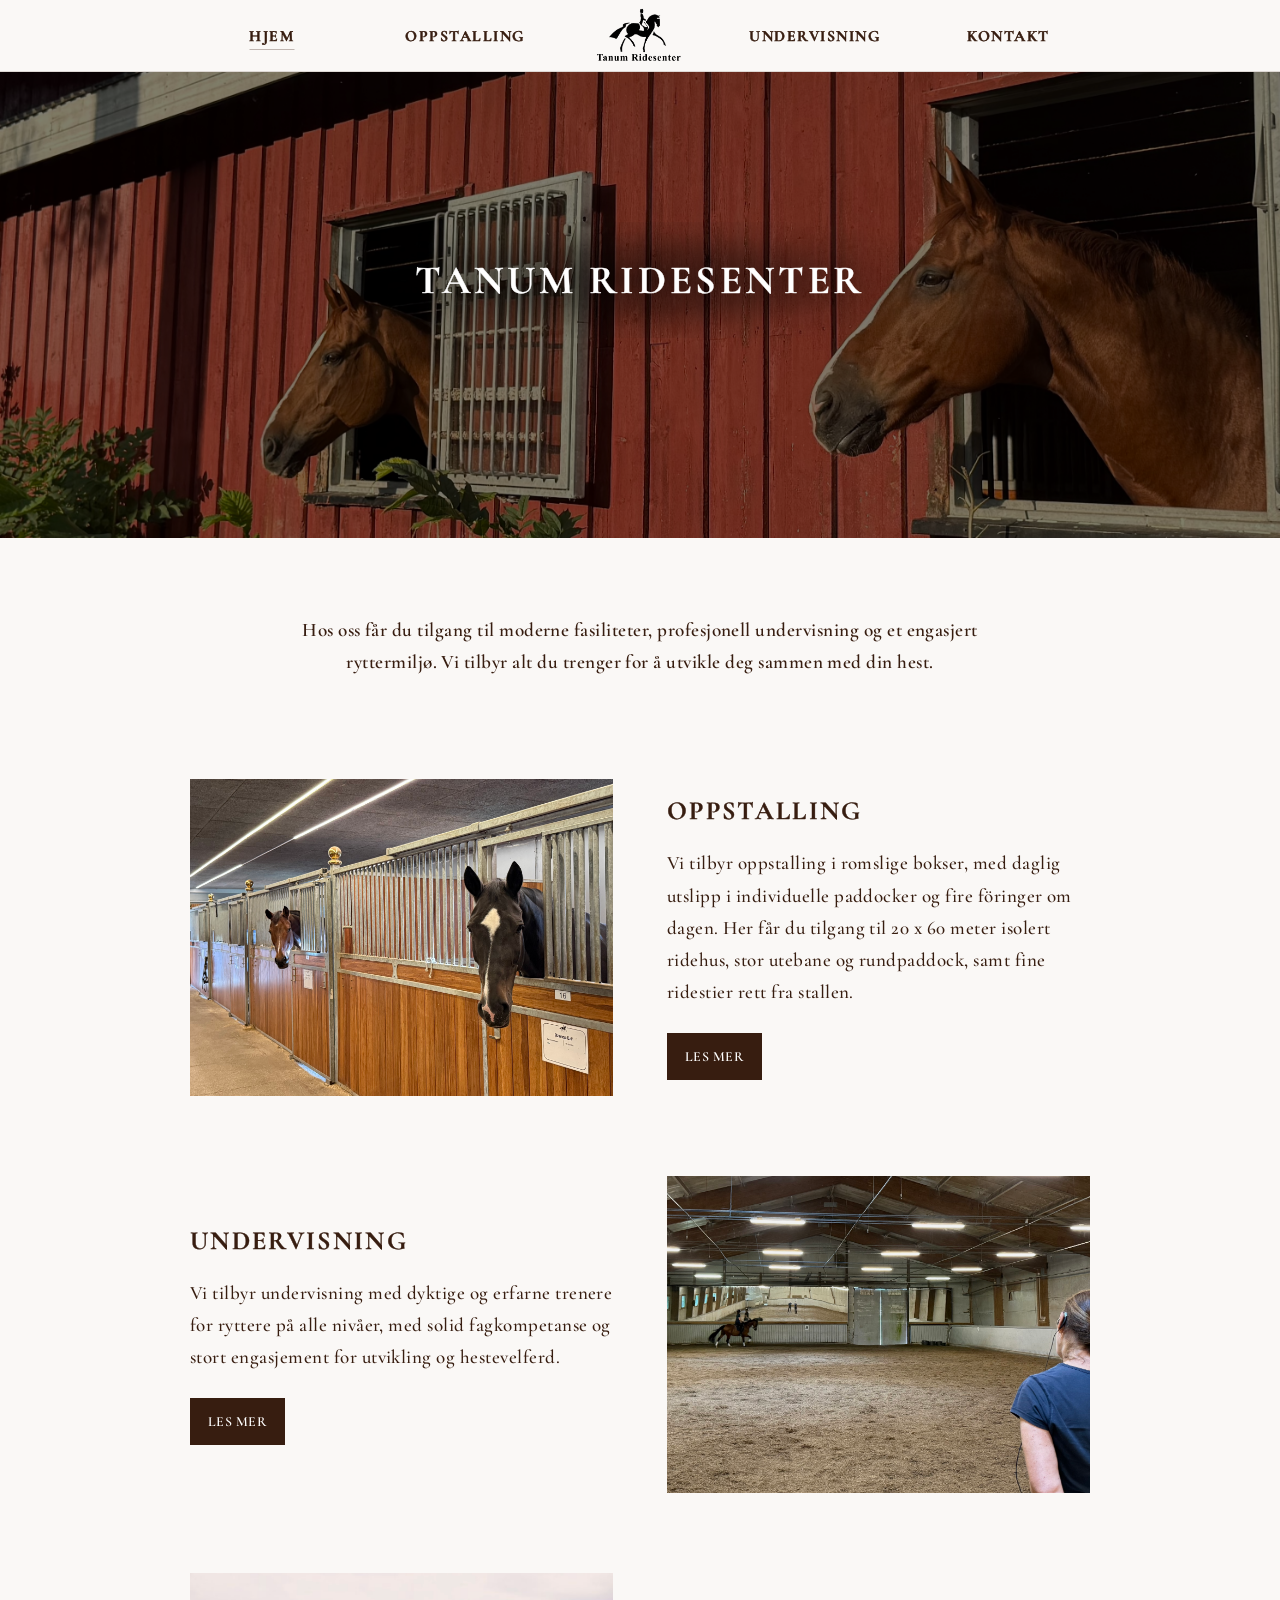
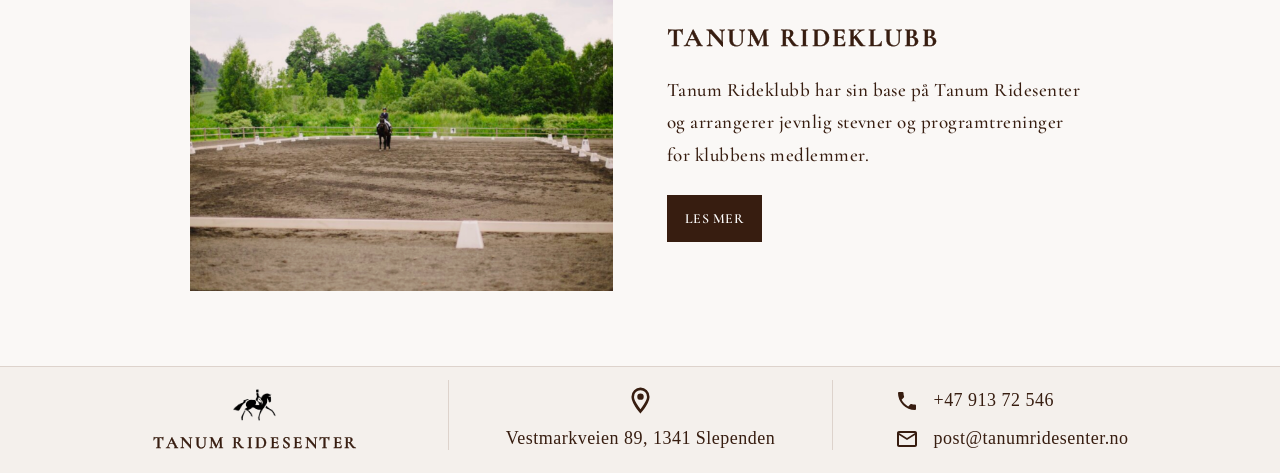
==== index.html @ 0f5dcf23 "fixed centered logo" ====
<!doctype html>
<html lang="no">
<head>
  <meta charset="UTF-8" />
  <meta name="viewport" content="width=device-width, initial-scale=1.0" />
  <title>Hjem | Tanum Ridesenter</title>
  <link rel="stylesheet" href="style.css" />
  <link rel="stylesheet" href="responsive.css" />
  
  <link rel="preconnect" href="https://fonts.googleapis.com">
  <link rel="preconnect" href="https://fonts.gstatic.com" crossorigin>
<link href="https://fonts.googleapis.com/css2?family=Cormorant+Garamond:wght@500;600;700&display=swap" rel="stylesheet">
<link
  rel="preload"
  as="image"
  href="pictures/utsidestall3.jpg"
  fetchpriority="high"
>


</head>

<body>
  <header class="site-header">
    <button class="menu-button" aria-label="Åpne meny" aria-expanded="false">☰</button>

    <a class="mobile-logo-link" href="index.html" aria-label="Til forsiden">
      <img src="pictures/logoR.png" alt="Tanum Ridesenter logo" />
    </a>

    <nav class="nav" aria-label="Hovedmeny">
      <a  href="index.html" class="active" aria-current="page">Hjem</a>
      <a  href="oppstalling.html">Oppstalling</a>
       <a class="logo-link" href="index.html" aria-hidden="true" tabindex="-1">
        <img src="pictures/logoR.png" alt="Tanum Ridesenter logo" />
      </a>
      <a  href="undervisning.html">Undervisning</a>
      <a  href="kontakt.html">Kontakt</a>
    </nav>
  </header>

  <main>
    <section class="hero" style="background-image:url('pictures/utsidestall3.jpg')">
      <div class="hero-content reveal-on-load">
        <h1>Tanum Ridesenter</h1>
      </div>
    </section>

    <section class="page-section">
      <p class="intro reveal-on-load">Hos oss får du tilgang til moderne fasiliteter, profesjonell undervisning og et engasjert ryttermiljø. Vi tilbyr alt du trenger for å utvikle deg sammen med din hest.</p>

      <article class="split home-feature">
        <img src="pictures/kurstallHest.jpg" alt="Utebane ved Tanum Ridesenter" loading="lazy" decoding="async" class="expandable-image">

        <div>
          <h2>Oppstalling</h2>
          <p>Vi tilbyr oppstalling i romslige bokser, med daglig utslipp i individuelle paddocker og fire föringer om dagen. Her får du tilgang til 20 x 60 meter isolert ridehus, stor utebane og rundpaddock, samt fine ridestier rett fra stallen.</p>
          <a class="btn" href="oppstalling.html">Les mer</a>
        </div>
      </article>

      <article class="split home-feature">
        <img src="pictures/undervisning.jpg" alt="Ridehus ved Tanum Ridesenter" loading="lazy" decoding="async" class="expandable-image">
        <div>
          <h2>Undervisning</h2>
          <p>Vi tilbyr undervisning med dyktige og erfarne trenere for ryttere på alle nivåer, med solid fagkompetanse og stort engasjement for utvikling og hestevelferd.</p>
          <a class="btn" href="undervisning.html">Les mer</a>
        </div>
      </article>

      <article class="split home-feature">
        <img src="pictures/utebane.png" alt="Rytter på utebanen" loading="lazy" decoding="async" class="expandable-image">

        <div>
          <h2>Tanum Rideklubb</h2>
          <p>Tanum Rideklubb har sin base på Tanum Ridesenter og arrangerer jevnlig stevner og programtreninger for klubbens medlemmer.</p>
          <a class="btn" href="https://tanumrideklubb.no/" target="_blank">Les mer</a>
        </div>
      </article>
    </section>
  </main>

  <div
  class="image-lightbox"
  id="imageLightbox"
  role="dialog"
  aria-modal="true"
  aria-label="Bildefremvisning"
>
  <button
    class="image-lightbox-close"
    type="button"
    aria-label="Lukk bildefremvisning"
  >
    &times;
  </button>

  <button
    class="image-lightbox-arrow image-lightbox-prev"
    type="button"
    aria-label="Forrige bilde"
  >
    &#10094;
  </button>

  <figure class="image-lightbox-content">
    <img class="image-lightbox-photo" src="" alt="">
    <figcaption class="image-lightbox-caption"></figcaption>
  </figure>

  <button
    class="image-lightbox-arrow image-lightbox-next"
    type="button"
    aria-label="Neste bilde"
  >
    &#10095;
  </button>
</div>

<footer class="site-footer">
  <div class="footer-inner">
    <!-- VENSTRE: TANUM RIDESENTER -->
    <div class="footer-column footer-brand">

      <img
        src="pictures/logo2.png"
        alt=""
        class="footer-horse">
      <h3>Tanum Ridesenter</h3>
    </div>

    <!-- MIDTEN: ADRESSE -->
    <div class="footer-column footer-address">
      <img
        src="pictures/location.svg"
        alt="location"
        class="footer-location-icon"
      >
      <p>
        Vestmarkveien 89,
        1341 Slependen
      </p>
    </div>


    <!-- HØYRE: KONTAKT -->
    <div class="footer-column footer-contact">

      <a href="tel:+4791372546">
        <img src="pictures/phone.svg" alt="phone">
        <span>+47 913 72 546</span>
      </a>

      <a href="mailto:post@tanumridesenter.no">
        <img src="pictures/email.svg" alt="email">
        <span>post@tanumridesenter.no</span>
      </a>
    </div>
  </div>
</footer>

  <script src="script.js"></script>
</body>
</html>
---- style.css ----
:root {
  --header-height: 4rem;
  /*--brown: #3d2d28;*/
  --brown: #371d10;
  --line: #ded8d4;
  --background: #faf8f6;
  --backgroundBox: #f4f0ec;
}


/* Alle faktiske lenker */
a {
  cursor: pointer;
}

/* Knapper */
button {
  cursor: pointer;
}

/* CTA-knapper */
.btn,
.trainer-cta-btn {
  cursor: pointer;
}

/* Bilder som åpner lightbox */
.expandable-image-trigger,
.carousel-image-trigger {
  cursor: pointer;
}

/* Karusellpiler + lightbox-kontroller */
.carousel-btn,
.lightbox-close,
.lightbox-arrow,
.image-lightbox-close,
.image-lightbox-arrow {
  cursor: pointer;
}
* { box-sizing: border-box; }
html { scroll-behavior: smooth; }

body {
  margin: 0;
  background: var(--background);
  color: var(--brown);
  font-family: "Cormorant Garamond", serif;
  font-weight: 700;
  letter-spacing: 0.03em;
}

img { max-width: 100%; display: block; }
html, body { width: 100%; min-height: 100%; overflow-x: hidden; }

.site-header,
main {
  width: 100%;
  margin: 0;
  background: var(--background);
}

.site-header {
  position: fixed;
  top: 0;
  left: 0;
  z-index: 100;
  width: 100%;
  height: 4.5rem;
  display: flex;
  align-items: center;

  border-bottom: 1px solid var(--line);
  background: var(--background);

  transition:
    transform .5s ease,
    background .35s ease,
    box-shadow .35s ease,
    border-color .35s ease;
}
.logo-link {
  display: flex;
  align-items: center;
  justify-content: center;
}

.logo-link img {
  width: 4rem;
  display: block;
}

.site-header.hide {
  transform: translateY(-100%);
}

.site-header.scrolled {
  -webkit-backdrop-filter: blur(12px);
  backdrop-filter: blur(12px);
  box-shadow: 0 8px 24px rgba(61, 45, 40, 0.08);
}

.nav {
  height: 100%;
  width: min(100%, 900px);
  margin: 0 auto;
  display: grid;
  column-gap: 30px;
  grid-template-columns: 1fr 1fr auto 1fr 1fr;
  align-items: center;
  text-transform: uppercase;
  font-size: 13px;
  letter-spacing: 1.5px;
}
.nav > a {
  justify-self: center;
  width: max-content;
  text-align: center;
}
.nav .logo-link {
  margin-inline: 20px;
}
.nav a {
  color: var(--brown);
  text-decoration: none;
  white-space: nowrap;
  position: relative;
  font-size: larger;
    /* gjør Cormorant Garamond visuelt tykkere */
  -webkit-text-stroke: 0.5px currentColor;
  transition: opacity .25s ease;
}

.nav a:hover { 
  opacity: .8;  
  transform: scale(1.08); 
}

.nav a::after {
  content: '';
  position: absolute;
  left: 50%;
  bottom: -5px;
  width: 0;
  height: 1px;
  transform: translateX(-50%);
  transition: width .25s ease;
  background: var(--brown);
  opacity: .3;
}

.nav a:hover::after,
.nav a.active::after { width: 100%; }

.logo-link::after { display: none; }
.mobile-logo-link { display: none; }
.mobile-logo-link img { width: 86px; }
.logo-link img {
   width: 5.4rem; 
   display: block;
  }

.menu-button {
  display: none;
  border: 0;
  background: white;
  color: var(--brown);
  padding: 14px 18px;
  font-size: 25px;
  cursor: pointer;
}

.hero {
  height: clamp(420px, 42vw, 650px);

  display: grid;
  place-items: center;

  text-align: center;
  color: white;

  background-size: cover;
  background-position: center;

  position: relative;
}
.hero h1 {
  transform: translateY(28px);
}

.hero-content {
  position: relative;
  z-index: 2;

  /* kompenserer for fixed header */
  transform: translateY(2rem);
}

.hero::before {
  content: '';
  position: absolute;
  inset: 0;
  background: rgba(0,0,0,.50);
}


.hero h1::before {
  content: "";
  position: absolute;

  /* større enn selve teksten */
  inset: -35px -70px;

background: radial-gradient(
  ellipse at center,
  rgba(0, 0, 0, 0.50) 0%,
  rgba(0, 0, 0, 0.32) 35%,
  rgba(0, 0, 0, 0.09) 60%,
  rgba(0, 0, 0, 0) 82%
);
  z-index: -1;
  pointer-events: none;
} 
h1, h2, h3 {
  margin-top: 0;
  font-family:'Cormorant Garamond', serif;
  /* gjør Cormorant Garamond visuelt tykkere */
  -webkit-text-stroke: 0.4px currentColor;
  text-transform: uppercase;
  letter-spacing: .09em;
  font-weight: 700;
}

h1 { font-size: clamp(22px, 4vw, 40px); line-height: 1.15; }
h2 { font-size: clamp(15px, 2.2vw, 25px); text-align: center;}
h3 { font-size: clamp(13px, 1.6vw, 16px); }

.home-feature h2 {
  text-align: left;
  font-size: clamp(18px, 2.2vw, 26px);
  letter-spacing: .09em;
  margin-bottom: .8em;
}

.home-feature p {
  font-size: clamp(14px, 1.5vw, 19px);
  max-width: 780px;
  margin-bottom: 24px;
  font-weight: 530;
}


.hero p { margin: 0; font-size: clamp(12px, 1.6vw, 15px); }

.page-section {
  width: 90%;
  max-width: 1700px;
  margin: 0 auto;
  padding: clamp(34px, 7vw, 76px) clamp(20px, 7vw, 86px);
  padding-bottom: 35px;
}

.page-section > h2 {
  font-size: clamp(24px, 2.8vw, 34px);
  font-weight: 700;
  letter-spacing: .08em;
  margin-bottom: 22px;

  -webkit-text-stroke: 1px currentColor;
}

.heading-decoration {
  display: flex;
  align-items: center;
  justify-content: center;

  gap: 9px;
  margin: 10px auto 32px;
}

.heading-decoration-line {
  width: 50px;
  height: 1px;
  background: #cbb7a8;
}

.heading-decoration-dot {
  width: 5px;
  height: 5px;
  background: transparent;
  border: 1px solid #b99882;
  transform: rotate(45deg);
}
.intro {
  text-align: center;
  max-width: 70%;
  margin: 0 auto clamp(34px, 6vw, 60px);
  line-height: 1.7;
  font-size: clamp(15px, 1.5vw, 20px);
  font-weight: 600;
}

.split {
  display: grid;
  grid-template-columns: minmax(0, 1fr) minmax(0, 1fr);
  gap: clamp(24px, 5vw, 54px);
  align-items: center;
  width: 100%;
  max-width: 1500px;
  margin-left: auto;
  margin-right: auto;
  padding: 40px;
}

.split:nth-child(odd) img { order: 2; }

.split img,
.card img,
.gallery img {
  width: 100%;
  aspect-ratio: 4 / 3;
  height: auto;
  object-fit: cover;
}

p { font-size: clamp(12px, 1.4vw, 14px); line-height: 1.7; }

.btn {
  display: inline-block;
  border: 1px solid var(--brown);
  padding: 1em 1.2em;
  color: white;
  background: var(--brown);
  text-decoration: none;
  text-transform: uppercase;
  font-size: 0.87em;
  font-weight: 600;
  cursor: pointer;
  transition: background .25s ease, color .25s ease, transform .25s ease;
}

.btn:hover { transform: translateY(-2px);
    opacity: .85; }
.card { transition: transform .25s ease; }
.card:hover { transform: translateY(-4px); }

.grid {
  display: grid;
  grid-template-columns: repeat(2, minmax(0, 1fr));
  gap: clamp(26px, 5vw, 48px);
}

.card img { margin-bottom: 12px; }
.card p { margin-top: 0; font-size: clamp(15px, 1.3vw, 12px); }
.card h3 {
  font-family: "Cormorant Garamond", serif;
  font-size: clamp(20px, 2vw, 22px);
  font-weight: 700;
  letter-spacing: .08em;
  text-transform: uppercase;
  margin: 0 0 3px;
}

.card p {
  font-family: "Cormorant Garamond", serif;
  font-size: clamp(14px, 1.4vw, 17px);
  font-weight: 580;
  line-height: 1.5;

  margin: 0;
}

.gallery-carousel {
  position: relative;
  max-width: 1500px;
  margin: 55px auto;
  padding-bottom: 5px;
}

.carousel-track {
  display: grid;
  grid-auto-flow: column;
  grid-auto-columns: calc((100% - 48px) / 3);
  gap: 24px;
  overflow-x: auto;
  scroll-behavior: smooth;
  scrollbar-width: none;
  scroll-snap-type: x mandatory;
}

.carousel-track::-webkit-scrollbar {
  display: none;
}

.carousel-track img {
  width: 100%;
  aspect-ratio: 4 / 3;
  object-fit: cover;
  transition:
    transform .25s ease,
    opacity .25s ease;
}

.carousel-track img:hover {
  transform: scale(1.015);
  opacity: .9;
}


/* PILER */

.carousel-btn {
  position: absolute;
  top: 50%;
  transform: translateY(-50%);

  width: 46px;
  height: 46px;

  border: none;
  border-radius: 50%;

  /* gjennomsiktig hvit */
  background: rgba(255, 255, 255, 0.65);
  color: var(--brown);

  font-size: 20px;
  cursor: pointer;

  z-index: 10;

  display: flex;
  align-items: center;
  justify-content: center;

  -webkit-backdrop-filter: blur(3px);
  backdrop-filter: blur(3px);

  transition:
    background .25s ease,
    transform .25s ease;
}

.carousel-btn:hover {
  background: rgba(255, 255, 255, 0.9);
  transform: translateY(-50%) scale(1.05);
}

/* legger pilene OPPÅ bildene */
.carousel-btn.prev {
  left: 16px;
}

.carousel-btn.next {
  right: 16px;
}

/* LIGHTBOX */
.lightbox {
  position: fixed;
  inset: 0;
  z-index: 1000;
  display: none;
  align-items: center;
  justify-content: center;
  background: rgba(0, 0, 0, .82);
  padding: 60px;
}

.lightbox.open {
  display: flex;
}

.lightbox-image {
  max-width: 90vw;
  max-height: 85vh;
  object-fit: contain;
}

.lightbox-close {
  position: absolute;
  top: 22px;
  right: 30px;
  border: 0;
  background: none;
  color: white;
  font-size: 42px;
  cursor: pointer;
}

.lightbox-caption {
  position: absolute;
  left: 50%;
  bottom: 28px;
  transform: translateX(-50%);

  margin: 0;
  color: #fff;
  font-size: 16px;
  text-align: center;
  letter-spacing: .03em;
}

.lightbox-arrow {
  position: absolute;
  top: 50%;
  transform: translateY(-50%);
  border: 0;
  background: rgba(255,255,255,.12);
  color: white;
  width: 48px;
  height: 48px;
  font-size: 28px;
  cursor: pointer;
}

.lightbox-prev {
  left: 25px;
}

.lightbox-next {
  right: 25px;
}

.contact-grid,
.trainers-section {
  padding: 70px clamp(25px, 7vw, 110px) 80px;
  color: var(--brown);
}

/* =========================
   TRENERKORT
========================= */

.trainer-grid {
  width: 100%;
  margin: 50px auto 0;

  display: grid;
  grid-template-columns: repeat(3, minmax(0, 1fr));
  gap: 24px;
}


/* SELVE KORTET */

.trainer-card {
  background: #fff;
  border: 1px solid var(--line);
  overflow: hidden;
  display: flex;
  flex-direction: column;
  min-width: 0;
  height: 100%;
  border-radius: 10px;
  box-shadow: 0 8px 24px rgba(55, 29, 16, 0.05);
}


/* BILDE */

.trainer-image {
  width: 100%;
  aspect-ratio: 4 / 3;
  object-fit: cover;
  display: block;
}


/* INNHOLD */

.trainer-content {
  padding: 24px 26px 28px;

  display: flex;
  flex-direction: column;
  flex: 1;
}


/* NAVN */

.trainer-content h3 {
  margin: 0;

  font-family: "Cormorant Garamond", serif;
  font-size: 21px;
  font-weight: 700;
  line-height: 1.1;

  text-align: center;
  color: var(--brown);
}


/* DRESSUR / SPRANG */

.trainer-title {
  margin: 5px 0 0;

  font-family: "Cormorant Garamond", serif;
  font-size: 16px;
  font-weight: 700;

  text-transform: uppercase;
  letter-spacing: 0.08em;

  text-align: center;
  color: var(--brown);
  opacity: 0.75;
}


/* LITEN STREK */

.trainer-line {
  display: block;

  width: 100%;
  height: 1px;

  margin: 14px auto 18px;

  background:var(--line);
}


/* BESKRIVELSE */

.trainer-description {
  margin: 0 0 24px;

  font-family: "Cormorant Garamond", serif;
  font-size: 17px;
  font-weight: 500;
  line-height: 1.5;

  color: var(--brown);
}


/* PUNKTENE NEDERST */

.trainer-details {
  margin-top: auto;

  display: flex;
  flex-direction: column;
  gap: 8px;
}

.trainer-details p {
  position: relative;

  margin: 0;
  padding-left: 16px;

  font-family: "Cormorant Garamond", serif;
  font-size: 16px;
  font-weight: 500;
  line-height: 1.35;

  color: var(--brown);
}


/* LITEN DISKRET PRIKK */

.trainer-details p::before {
  content: "";

  position: absolute;
  left: 0;
  top: 0.55em;

  width: 4px;
  height: 4px;

  border: 1px solid #a98c79;
  border-radius: 50%;
}


/* =========================
   CTA UNDER TRENERNE
========================= */

.trainer-cta {
  max-width: 650px;
  margin: 40px auto 15px;
  padding: 28px 40px;
  display: flex;
  align-items: center;
  justify-content: space-between;
  gap: 40px;
  border: 1px solid var(--line);
  background: #f4f0ec;
}

.trainer-cta-text {
  padding-left: 25px;
  border-left: 1px solid #a98c79;
}

.trainer-cta-text h3 {
  margin: 0 0 7px;
  font-family: "Cormorant Garamond", serif;
  font-size: 26px;
  font-weight: 700;
  text-transform: none;
  letter-spacing: .02em;
}

.trainer-cta-text p {
  margin: 0;
  font-size: 14px;
  line-height: 1.7;
}

.trainer-cta-btn {
  flex-shrink: 0;
  padding: 14px 28px;
  background: var(--brown);
  color: #fff;
  text-decoration: none;
  text-transform: uppercase;
  font-size: 13px;
  font-weight: 700;
  letter-spacing: .14em;

  transition:
    transform .25s ease,
    opacity .25s ease;
}

.trainer-cta-btn:hover {
  transform: translateY(-2px);
  opacity: .85;
}

/* =========================
   KONTAKTSIDE
========================= */

/* OVERSKRIFT */
.contact-heading {
  text-align: center;
  margin-bottom: 55px;
}

.contact-heading h2 {
  margin: 0;
  font-family: "Cormorant Garamond", serif;
  font-size: clamp(22px, 2.4vw, 30px);
  font-weight: 700;
  letter-spacing: .04em;
  text-transform: none;
  color: var(--brown);
  margin-bottom: 25px;
}


/* HELE OMRÅDET */
.contact-box {
  max-width: 100%;
  margin: 0 auto;
  /* ingen ramme rundt alt */
  border: none;
  background: transparent;
}


/* =========================
   PERSONKORT
========================= */

.contact-people {
  display: grid;
  grid-template-columns: repeat(2, minmax(0, 1fr));

  /* MELLOMROM MELLOM DE TO BOKSENE */
  gap: 28px;
  position: relative;
  padding: 10px 0 42px;
  border-bottom: 1px solid var(--line);
}

/* vertikal strek i midten */
.contact-people::after {
  content: "";
  position: absolute;
  top: 10px;
  bottom: 42px;
  left: 50%;
  width: 1px;
  background: var(--line);
}


.contact-person {
  min-height: auto;
  padding: 18px 40px 34px;
  display: flex;
  flex-direction: column;
  justify-content: flex-start;

  text-align: left;
}

/* Arild – skyv hele innholdet mot midten */
.contact-person:first-child {
  align-items: flex-end;
   padding-right: 0;
}
/* Anki – start fra midten */
.contact-person:last-child {
  align-items: flex-start;
}
/* NAVN */

.contact-person > * {
  width: 430px;
  max-width: 100%;
}

.contact-person h3 {
  margin: 0 0 3px;

  font-family: "Cormorant Garamond", serif;
  font-size: clamp(22px, 2vw, 27px);
  font-weight: 700;

  letter-spacing: .02em;
  text-transform: none;

  color: var(--brown);
}


/* ROLLE */

.contact-role {
  margin: 0 0 20px;
  font-family: "Cormorant Garamond", serif;
  font-size: 20px;
  font-weight: 600;
  color: var(--brown);
  opacity: .90;
}


/* TELEFON + E-POST */

.contact-details {
   display: flex;
  flex-direction: column;
  gap: 12px;

  width: 430px;
  max-width: 100%;
  margin: 0;
  padding: 0;          /* fjerner eventuell padding før ikonene */
  gap: 14px;    

  text-align: left;
}

.contact-details a[href^="mailto:"] {
  font-family: "Lora", serif;
  font-size: 20px;
  font-weight: 500;
}

.contact-details a[href^="tel:"] {
  font-family: "Lora", serif;
  font-size: 20px;
  font-weight: 500;
}


.contact-details a {
  display: grid;
  grid-template-columns: 24px auto;
  align-items: center;
  gap: 10px;

  color: var(--brown);
  text-decoration: none;
  font-family: "Inter", sans-serif;  
  font-size: 18px;
  font-weight: 500;
  line-height: 1.4;
  padding: 0;
  margin:0; 
}

.contact-icon {
  display: inline-flex;
  align-items: left;
  justify-content: left;

  width: 24px;
  font-size: 20px;

  color: var(--brown);
}


/* =========================
   ADRESSE
========================= */

.contact-address {
  min-height: auto;
  display: flex;
  flex-direction: column;
  align-items: center;
  justify-content: center;
  /* LUFT MELLOM PERSONKORT OG ADRESSE */
  padding: 40px 30px;
  gap: 10px;
}


.contact-address p {
  margin: 0;
  font-family: "Lora", serif; 
  font-size: clamp(15px, 1.6vw, 18px);
  font-weight: 600;
  text-transform: uppercase;
  letter-spacing: .13em;
  text-align: center;
}

.address-icon {
  display: flex;
  align-items: center;
  justify-content: center;
}
.address-icon img {
  width: 35px;
  height: 35px;
}
/* =========================
   KART
========================= */
.contact-map {
  width: 100%;
  /* LUFT MELLOM ADRESSE OG KART */
  margin-top: 10px;
  border: 1px solid var(--line);
  overflow: hidden;
  background: #fff;
}

.contact-map iframe {
  display: block;
  width: 100%;
  height: 600px;
  border: 0;
  filter: grayscale(35%) sepia(8%);
}

.center { text-align: center; margin-top: 42px; }

.info-cta {
    max-width: 1000px;
    margin: clamp(60px, 8vw, 100px) auto 0;
    padding: 38px 55px;
    background: white;
    border: 1px solid var(--line);
    display: flex;
    align-items: center;
    justify-content: space-between;
    gap: 60px;
    text-align: left;
}

.info-cta-text {
    padding-left: 35px;
    border-left: 1px solid var(--brown);
}

.info-cta h2 {
    text-align: left;
    margin: 0 0 10px;

    font-size: clamp(20px, 2vw, 27px);
    text-transform: none;
    letter-spacing: .08em;
}

.info-cta p {
    margin: 0;
    max-width: 520px;
    font-size: 14px;
    line-height: 1.7;
}

.info-cta-btn {
    flex-shrink: 0;
    background: var(--brown);
    color: white;
    padding: 16px 34px;
    text-decoration: none;
    text-transform: uppercase;
    letter-spacing: .15em;
    font-size: 11px;
    font-weight: 600;
    transition: transform .25s ease, opacity .25s ease;
}

.info-cta-btn:hover {
    transform: translateY(-2px);
    opacity: .85;
}

.about-text {
  max-width: 780px;
  margin: 0 auto clamp(42px, 6vw, 70px);
  text-align: center;
}

.about-text p {
  line-height: 1.7;
  font-size: clamp(15px, 1.5vw, 20px);
  font-weight: 600;
  margin: 0 auto 22px;
}

.about-text h2 {
  margin: clamp(34px, 5vw, 54px) 0 22px;
}

.reveal {
  opacity: 0;
  transform: translateY(24px);
  transition: opacity .65s ease, transform .65s ease;
}
.reveal.visible { opacity: 1; transform: translateY(0); }

.reveal-on-load {
  opacity: 0;
  transform: translateY(24px);
  transition: opacity .65s eherase, transform .65s ease;
}

.reveal-on-load.visible {
  opacity: 1;
  transform: translateY(0);
}

/* Klikkbare bilder - Oppstalling + Om oss */ 
.expandable-image {
  cursor: zoom-in;
}

.expandable-image-trigger {
  display: block;
  width: 100%;
  padding: 0;
  margin: 0;
  border: 0;
  background: transparent;
  -webkit-appearance: none;
  appearance: none;
  cursor: zoom-in;
}

.expandable-image-trigger img {
  display: block;
  width: 100%;
  height: auto;
}

.carousel-image-trigger {
  display: block;
  width: 100%;
  padding: 0;
  margin: 0;
  border: 0;
  background: transparent;
  -webkit-appearance: none;
  appearance: none;
  cursor: zoom-in;
  /* Viktig i karusellen */
  overflow: hidden;
  scroll-snap-align: start;
}
.carousel-image-trigger img {
  display: block;
  width: 100%;
  aspect-ratio: 4 / 3;
  object-fit: cover;
  border: 0;
}

/* Kun synlig ved tastaturnavigasjon */
.carousel-image-trigger:focus-visible {
  outline: 3px solid var(--brown);
  outline-offset: 4px;
}

/* LIGHTBOX */

.image-lightbox {
  position: fixed;
  inset: 0;
  z-index: 1000;

  display: none;
  align-items: center;
  justify-content: center;

  padding: 50px 80px;

  background: rgba(20, 15, 12, 0.88);
}

.image-lightbox.open {
  display: flex;
}

.image-lightbox-content {
  margin: 0;
  text-align: center;
}

.image-lightbox-photo {
  display: block;

  max-width: 85vw;
  max-height: 78vh;

  width: auto;
  height: auto;

  object-fit: contain;
}


/* BILDETEKST */

.image-lightbox-caption {
  margin-top: 14px;

  color: #fff;

  font-family: "Cormorant Garamond", serif;
  font-size: 20px;
  font-weight: 600;

  letter-spacing: .06em;
}


/* LUKK */

.image-lightbox-close {
  position: absolute;
  top: 20px;
  right: 30px;

  border: 0;
  background: transparent;

  color: white;
  font-size: 42px;

  cursor: pointer;
}


/* PILER */

.image-lightbox-arrow {
  position: absolute;
  top: 50%;
  transform: translateY(-50%);

  width: 48px;
  height: 48px;

  border: none;
  border-radius: 50%;

  background: rgba(255, 255, 255, 0.18);
  color: white;

  font-size: 22px;
  cursor: pointer;

  -webkit-backdrop-filter: blur(3px);
  backdrop-filter: blur(3px);

  transition: background .2s ease;
}

.image-lightbox-arrow:hover {
  background: rgba(255, 255, 255, 0.32);
}

.image-lightbox-prev {
  left: 25px;
}

.image-lightbox-next {
  right: 25px;
}
/* =========================
   FOOTER
========================= */
.site-footer {
  width: 100%;
  background: var(--backgroundBox);
  border-top: 1px solid #ddd3cc;
  color: var(--brown);
}

/* HOVEDINNHOLD */
.footer-inner {
  width: 90%;
  max-width: 1400px;
  margin: 0 auto;
  display: grid;
  grid-template-columns: 1fr 1fr 1fr;
  padding:10px 0 20px;
}

/* ALLE KOLONNER */
.footer-column {
  min-height: 50px;
  display: flex;
  flex-direction: column;
  align-items: center;
  justify-content: center;
  text-align: left;
}

/* SKILLELINJER */
.footer-address,
.footer-contact {
  border-left: 1px solid #ddd3cc;
  height: 70px;
  align-self: center;
}


/* =========================
   VENSTRE - LOGO / TEKST
========================= */
.footer-horse {
  width: 55px;
  height: 55px;
  object-fit: contain;
}


.footer-brand h3 {
  margin: 0;
  font-family: "Cormorant Garamond", serif;
  font-size: 17px;
  font-weight: 600;
  text-transform: uppercase;
  letter-spacing: .15em;
  color: var(--brown);
}


.footer-brand p {
  margin: 0;
  font-family: "Lora", serif;
  font-size: 15px;
  font-weight: 400;
  line-height: 1.7;
  color: var(--brown);
}

/* =========================
   MIDTEN - ADRESSE
========================= */
.footer-location-icon {
  padding-top: 10px;
  width: 31px;
  object-fit: contain;
  margin-bottom: 7px;
}


.footer-address p {
  margin: 0;
  font-family: "Lora", serif;
  font-size: 18px;
  font-weight: 500;
  line-height: 1.7;
  color: var(--brown);
}

/* =========================
   HØYRE - KONTAKT
========================= */
.footer-contact {
  padding-top: 10px;
  gap: 14px;
}

.footer-contact a {
  display: grid;
  grid-template-columns: 24px auto;
  align-items: center;
  gap: 15px;
  min-width: 260px;
  font-family: "Lora", serif;
  font-size: 18px;
  font-weight: 500;
  color: var(--brown);
  text-decoration: none;
  transition: opacity .2s ease;
}

.footer-contact a:hover {
  opacity: .65;
}

.footer-contact iconify-icon {
  font-size: 21px;
}

/* =========================
   TASTATURFOKUS
   ========================= */
a:focus-visible,
button:focus-visible {
  outline: 3px solid #371d10;
  outline-offset: 4px;
}
/* Lys fokusmarkering i lightbox */
.lightbox button:focus-visible,
.image-lightbox button:focus-visible {
  outline: 3px solid #fff;
  outline-offset: 4px;
}
---- responsive.css ----
/* =========================================================
   TANUM RIDESENTER â€“ RESPONSIVE
   Desktop-stil ligger i style.css.
   Denne filen hÃ¥ndterer laptop/iPad/mobil.
========================================================= */

/* Sikrer at media aldri presser siden bredere enn viewport */
img,
svg,
iframe {
  max-width: 100%;
}

/* =========================================================
   MINDRE DESKTOP / IPAD LANDSCAPE
   ca. 1024â€“1180 px
========================================================= */

@media (max-width: 1180px) {

  .nav {
    gap: clamp(30px, 4vw, 55px);
  }
  

  .page-section {
    width: 94%;
    padding-left: clamp(24px, 4vw, 48px);
    padding-right: clamp(24px, 4vw, 48px);
  }

  .intro {
    max-width: 75%;
  }

  /* Trenerne: 2 x 2 pÃ¥ iPad / smÃ¥ laptops */
  .trainer-grid {
    grid-template-columns: repeat(2, minmax(0, 1fr));
    gap: 18px;
    max-width: 900px;
  }

  /* Kontakt */
  .contact-page {
    width: 94%;
  }

  .contact-person {
    padding-left: 30px;
    padding-right: 30px;
  }

  .contact-details a {
    font-size: 16px;
  }

  /* Footer fÃ¥r litt mer plass til e-postadressen */
  .footer-inner {
    width: 94%;
    grid-template-columns: .9fr .9fr 1.2fr;
  }

  .footer-contact a {
    min-width: 0;
  }

  /* Om oss â€“ 2 bilder synlig i karusellen */
  .carousel-track {
    grid-auto-columns: calc((100% - 24px) / 2);
  }
}


/* =========================================================
   IPAD PORTRAIT / STORE NETTBRETT
   820â€“1024 px
========================================================= */

@media (max-width: 1024px) {

  /* Hero skal ikke bli 80vh pÃ¥ nettbrett */
  .hero {
    height: 52vh;
    min-height: 380px;
    max-height: 540px;
  }

  .page-section {
    width: 94%;
    padding-top: 52px;
    padding-bottom: 52px;
  }

  .intro {
    max-width: 82%;
  }

  /* Forsiden: behold to kolonner sÃ¥ lenge det er plass,
     men mindre gap og litt mindre typografi */
  .split {
    gap: 32px;
    margin-bottom: 54px;
  }

  .home-feature h2 {
    font-size: 24px;
  }

  .home-feature p {
    font-size: 17px;
  }

  /* Fasiliteter â€“ 2 kolonner er ideelt pÃ¥ iPad */
  .grid {
    grid-template-columns: repeat(2, minmax(0, 1fr));
    gap: 30px 24px;
  }

  /* CTA */
  .trainer-cta {
    max-width: 720px;
  }

  /* Kontakt */
  .contact-box {
    max-width: 860px;
  }

  .contact-map iframe {
    height: 420px;
  }

  /* Lightbox */
  .lightbox,
  .image-lightbox {
    padding: 45px 58px;
  }
}


/* =========================================================
   IPAD PORTRAIT + MOBILMENY
   820 px og ned
========================================================= */

@media (max-width: 820px) {

  /* ---------- HEADER ---------- */

  .site-header {
    min-height: 72px;
    display: flex;
    justify-content: center;
    align-items: center;
    border-bottom: none;
  }

  .menu-button {
    display: block;
    position: absolute;
    left: 18px;
    top: 50%;
    transform: translateY(-50%);
    z-index: 2;
    background: transparent;
  }

  .mobile-logo-link {
    display: block;
    position: relative;
    z-index: 2;
  }

  .mobile-logo-link img {
    width: 76px;
    max-height: 58px;
    object-fit: contain;
  }

  .logo-link {
    display: none;
  }

  .nav {
    position: absolute;
    top: 100%;
    left: 0;
    right: 0;

    display: flex;
    flex-direction: column;
    align-items: center;

    height: auto;
    min-height: unset;
    gap: 0;
    padding: 10px 22px 18px;

    background: rgba(250, 248, 246, .98);
    border-bottom: none;
    box-shadow: 0 14px 30px rgba(55, 29, 16, .08);

    opacity: 0;
    visibility: hidden;
    pointer-events: none;
    transform: translateY(-8px);

    transition:
      opacity .25s ease,
      transform .25s ease,
      visibility .25s ease;
  }

  .nav a {
    width: min(100%, 420px);
    padding: 14px 10px;
    text-align: center;
    font-size: 16px;
  }

  .nav a::after,
.nav a:hover::after,
.nav a.active::after {
  display: none;
}

  .nav.open {
    opacity: 1;
    visibility: visible;
    pointer-events: auto;
    transform: translateY(0);
  }

  /* ---------- HERO ---------- */

  .hero {
    height: 46vh;
    min-height: 330px;
    max-height: 470px;
  }

  .hero h1 {
    font-size: clamp(28px, 6vw, 40px);
  }

  /* ---------- GENERELT INNHOLD ---------- */

  .page-section {
    width: 100%;
    padding: 44px 28px;
  }

  .page-section > h2 {
    font-size: clamp(25px, 5vw, 31px);
  }

  .heading-decoration {
    margin-bottom: 25px;
  }

  .intro {
    max-width: 680px;
    width: 100%;
    margin-bottom: 40px;
    font-size: 17px;
  }

  /* ---------- FORSIDE ---------- */

  .split {
    grid-template-columns: 1fr;
    gap: 24px;
    margin-bottom: 50px;
  }

  /* Bildet skal alltid komme fÃ¸rst pÃ¥ mobil/nettbrett */
  .split img,
  .split:nth-child(odd) img,
  .split:nth-child(even) img {
    order: 0;
  }

  .split > div {
    order: 1;
  }

  .home-feature h2 {
    margin-bottom: 10px;
    font-size: 24px;
  }

  .home-feature p {
    max-width: none;
    font-size: 16px;
  }

  .home-feature {
    margin-bottom: 0;
     margin-bottom: 45px;
  }

  /* ---------- OPPSTALLING ---------- */

  .grid {
    grid-template-columns: repeat(2, minmax(0, 1fr));
    gap: 28px 18px;
  }

  .card h3 {
    font-size: 20px;
  }

  .card p {
    font-size: 15px;
  }

  /* ---------- OM OSS / KARUSELL ---------- */

  .about-text {
    max-width: 680px;
  }

  .about-text p {
    font-size: 17px;
  }

  .gallery-carousel {
    position: relative;
    width: 100%;
    margin: 35px auto 0;
  }

  .carousel-track {
    display: grid;
    grid-auto-flow: column;

    /* 2 bilder synlige */
    grid-auto-columns: calc((100% - 24px) / 2);
    gap: 24px;

    overflow-x: auto;
    scroll-behavior: smooth;
    scroll-snap-type: x mandatory;
    scrollbar-width: none;
  }

  .carousel-track::-webkit-scrollbar {
    display: none;
  }

  .carousel-image-trigger {
    scroll-snap-align: start;
  }
  .carousel-image-trigger img {
    display: block;
    width: 100%;
    aspect-ratio: 4 / 3;
    object-fit: cover;
  }

  /* PILENE */
  .carousel-btn {
    position: absolute;

    /* midt på bildehøyden */
    top: 50%;
    transform: translateY(-50%);

    width: 46px;
    height: 46px;
    margin: 0;

    display: flex;
    align-items: center;
    justify-content: center;

    z-index: 20;
  }
  .carousel-btn.prev {
    left: 16px;
  }

  .carousel-btn.next {
    right: 16px;
  }
  /* ---------- TRENERE ---------- */

  .trainer-grid {
    grid-template-columns: repeat(2, minmax(0, 1fr));
    gap: 16px;
    max-width: 760px;
  }

  .trainer-content {
    padding: 22px 20px;
  }

  .trainer-content h3 {
    font-size: 23px;
  }

  .trainer-title,
  .trainer-description,
  .trainer-details p {
    font-size: 14px;
  }

  .trainer-cta {
    max-width: 760px;
    padding: 26px 30px;
    gap: 28px;
  }

  .trainer-cta-text {
    padding-left: 20px;
  }

 /* ---------- KONTAKT IPAD ---------- */

.contact-page {
  width: 100%;
}

.contact-heading {
  margin-bottom: 30px;
}

.contact-people {
  grid-template-columns: repeat(2, minmax(0, 1fr));
  gap: 0;
}

/* behold midtstreken */
.contact-people::after {
  display: block;
}

.contact-person {
  min-width: 0;
  min-height: 230px;
  padding: 25px 24px;
}

/* Litt mindre navn */
.contact-person h3 {
  font-size: 21px;
  white-space: nowrap;
}

.contact-role {
  font-size: 16px;
  margin-bottom: 18px;
}

.contact-details {
  width: 100%;
  min-width: 0;
  padding: 0;
}

/* Telefon + e-post */
.contact-details a {
  width: 100%;
  min-width: 0;

  grid-template-columns: 18px minmax(0, 1fr);
  gap: 8px;

  font-size: 13px;
  white-space: nowrap;
}

.contact-icon img {
  width: 17px;
  height: 17px;
}

.contact-address {
  min-height: 82px;
  padding: 20px 24px;
  text-align: center;
}

.contact-address p {
  max-width: 100%;
  font-size: 15px;
  white-space: normal;
}

.contact-map iframe {
  height: 360px;
}

  /* ---------- FOOTER ---------- */

  .footer-inner {
    width: 92%;
    grid-template-columns: 1fr 1fr 1fr;
    padding: 10px 0;
    margin: 0 auto;
    display: grid;
  }

  .footer-column {
    min-height: auto;
    height: auto;
    padding: 18px 10px;
  }

  .footer-address,
  .footer-contact {
    height: auto;
    border-top: 0;
    border-left: 1px solid var(--line);
  }

  /* kontakt */
  .footer-contact {
    gap: 10px;
    text-align: left;
  }

  .footer-contact a {
    width: auto;
    min-width: 0;
    display: grid;
    grid-template-columns: 18px auto;
    align-items: center;
    gap: 8px;
    font-size: 12px;
    text-align: left;
  }

  .footer-address p {
    margin: 0;
    font-size: 12px;
    text-align: center;
    white-space: nowrap;
  }

  .footer-brand h3 {
    margin: 0;
    font-size: 14px;
    text-align: center;
  }

  .footer-contact a img {
    width: 20px;
    height: 20px;
    object-fit: contain;
  }
  /* adresse */
  .footer-location-icon {
    width: 24px;
    height: 24px;
    margin: 0 0 6px;
  }

  /* ---------- LIGHTBOX ---------- */

  .lightbox,
  .image-lightbox {
    padding: 56px 20px 28px;
  }

  .lightbox-image,
  .image-lightbox-photo {
    max-width: 92vw;
    max-height: 75vh;
  }

  .lightbox-arrow,
  .image-lightbox-arrow {
    width: 42px;
    height: 42px;
  }

  .lightbox-prev,
  .image-lightbox-prev {
    left: 8px;
  }

  .lightbox-next,
  .image-lightbox-next {
    right: 8px;
  }

  /* CTA brukt andre steder */
  .info-cta {
    flex-direction: column;
    align-items: flex-start;
    gap: 25px;
    padding: 30px 26px;
  }

  .info-cta-text {
    padding-left: 20px;
  }

  .info-cta-btn {
    width: 100%;
    text-align: center;
  }
}


/* =========================================================
   MOBIL
   600 px og ned
========================================================= */

@media (max-width: 600px) {

  body {
    letter-spacing: .015em;
  }

  .nav {
    border-bottom: none;
  }

  .nav a::after,
  .nav a:hover::after,
  .nav a.active::after {
    display: none;
  }

  .site-header {
    min-height: 66px;
    border-bottom: none;
  }

  .mobile-logo-link img {
    width: 68px;
    max-height: 52px;
  }

  .menu-button {
    left: 12px;
    padding: 10px 12px;
    font-size: 23px;
  }

  .hero {
    height: 40vh;
    min-height: 270px;
    max-height: 360px;
    background-position: center;
     position: relative;
    display: grid;
    place-items: center;
    /* viktig: hero selv bestemmer sentrum */
    text-align: center;
  }
  .hero-content {
    position: absolute;
    inset: 0;

    display: flex;
    align-items: center;
    justify-content: center;

    width: 100%;
    height: 100%;

    padding: 20px;
    text-align: center;
  }

  h1,
  h2,
  h3 {
    letter-spacing: .09em;
  }

  .hero h1 {
     width: 100%;
    max-width: 100%;
    margin: 0;
    padding: 0 15px;
    text-align: center;
    font-size: clamp(30px, 8vw, 42px);
    line-height: 1.1;
    font-size: clamp(25px, 8vw, 34px);
    padding-inline: 12px;
  }

  .page-section {
    padding: 36px 18px;
  }

  .page-section > h2 {
    font-size: 26px;
    margin-bottom: 15px;
  }

  .heading-decoration-line {
    width: 35px;
  }

  .heading-decoration {
    margin-top: 8px;
    margin-bottom: 24px;
  }

  .intro,
  .about-text p {
    font-size: 16px;
    line-height: 1.65;
  }

  /* ---------- FORSIDE ---------- */

  .split {
    gap: 18px;
    margin-bottom: 42px;
  }

  .split img,
  .card img {
    aspect-ratio: 4 / 3;
  }

  .home-feature h2 {
    font-size: 22px;
  }

  .home-feature p {
    font-size: 15.5px;
    margin-bottom: 18px;
  }

  .btn {
    padding: .9em 1.1em;
  }

  /* ---------- FASILITETER ---------- */

  .grid {
    grid-template-columns: 1fr;
    gap: 30px;
  }

  .card h3 {
    font-size: 20px;
    margin-top: 2px;
  }

  .card p {
    font-size: 15px;
  }

  /* ---------- OM OSS ---------- */

  .about-text {
    margin-bottom: 35px;
  }

  /* -------------------------
     KARUSELL
  ------------------------- */

  .gallery-carousel {
    position: relative;
    width: 100%;
    margin: 35px auto 0;
    overflow: hidden;
  }

  .carousel-track {
    display: flex;
    width: 100%;
    gap: 0;

    overflow-x: auto;
    scroll-behavior: smooth;
    scroll-snap-type: x mandatory;

    scrollbar-width: none;
    padding: 0;
  }

   .carousel-track::-webkit-scrollbar {
    display: none;
  }
  .carousel-image-trigger {
    flex: 0 0 100%;
    width: 100%;
    min-width: 100%;

    scroll-snap-align: center;
    scroll-snap-stop: always;
  }

  .carousel-image-trigger img {
    display: block;
    width: 100%;
    height: auto;
    aspect-ratio: 4 / 3;
    object-fit: cover;
  }

  .carousel-btn {
    position: absolute;
    top: 50%;
    transform: translateY(-50%);

    width: 30px;
    height: 30px;
    margin: 0;

    display: flex;
    align-items: center;
    justify-content: center;
    z-index: 10;
  }

  .carousel-btn.prev {
    left: 15px;
  }

  .carousel-btn.next {
    right: 15px;
  }

  /* ---------- TRENERE ---------- */

  .trainer-grid {
    grid-template-columns: 1fr;
    gap: 14px;
    max-width: 480px;
  }

  .trainer-card {
    border-radius: 8px;
  }

  .trainer-content {
    padding: 24px 22px;
  }

  .trainer-content h3 {
    font-size: 24px;
  }

  .trainer-title {
    font-size: 13px;
  }

  .trainer-description,
  .trainer-details p {
    font-size: 15px;
  }

  .trainer-cta {
    flex-direction: column;
    align-items: stretch;
    padding: 26px 22px;
    gap: 22px;
  }

  .trainer-cta-text {
    padding-left: 18px;
  }

  .trainer-cta-text h3 {
    font-size: 24px;
  }

  .trainer-cta-text p br {
    display: none;
  }

  .trainer-cta-btn {
    width: 100%;
    text-align: center;
  }

  /* ---------- KONTAKT MOBIL ---------- */

.contact-people {
  grid-template-columns: 1fr;
  gap: 0;
}

/* FJERN DEN VERTIKALE STREKEN */
.contact-people::after {
  display: none;
}

/* Hver person får hele bredden */
.contact-person {
  width: 100%;
  max-width: 100%;
  min-width: 0;
  padding: 28px 22px;
  margin: 0;
  align-items: flex-start;
  text-align: left;
}

/* Nullstill eventuell fast bredde fra desktop */
.contact-person > * {
  width: 100%;
  max-width: 100%;
}

/* Kontaktinfo */
.contact-details {
  width: 100%;
  max-width: 100%;
  min-width: 0;
  margin: 0;
  padding: 0;
}

/* Telefon + e-post */
.contact-details a {
  width: 100%;
  min-width: 0;

  display: grid;
  grid-template-columns: 20px minmax(0, 1fr);
  align-items: center;

  gap: 10px;

  font-size: 12px;
  padding-bottom: 10px;
}

/* telefonnummer skal ikke brytes */
.contact-details a[href^="tel:"] {
  white-space: nowrap;
}

/* e-post får brytes hvis mobilen er veldig smal */
.contact-details a[href^="mailto:"] {
  white-space: normal;
  overflow-wrap: anywhere;
}

.contact-icon img {
  width: 18px;
  height: 18px;
}

  .contact-address p {
    font-size: 12px;
    letter-spacing: .08em;
    line-height: 1.45;
  }

  .contact-map {
    margin-top: 18px;
  }

  .contact-map iframe {
    height: 300px;
  }

  /* ---------- FOOTER ---------- */

  /* -------------------------
     FOOTER
     Først HER blir den vertikal
  ------------------------- */
  .footer-inner {
    width: 88%;
    grid-template-columns: 1fr;
    padding: 0 0;
  }

  .footer-column {
    min-height: auto;
    padding: 10px 0px;
  }

  .footer-address,
  .footer-contact {
    height: auto;
    border-left: 0;
    border-top: 1px solid #ddd3cc;

  }

  .footer-brand h3 {
    font-size: 12px;
    margin: 5px 0 5px;
  }

  .footer-brand p,
  .footer-address p {
    font-size: 12px;
  }

  .footer-contact a {
    font-size: 13px;
    text-align: left;
  }

  .footer-horse {
    width: 42px;
    height: 42px;
  }

  .footer-location-icon {
    width: 27px;
    height: 27px;
  }

  /* ---------- LIGHTBOX ---------- */

  .image-lightbox-caption {
    font-size: 16px;
  }

  .lightbox-close,
  .image-lightbox-close {
    top: 10px;
    right: 14px;
    font-size: 36px;
  }
}


/* =========================================================
   SMÃ… MOBILER
   390 px og ned
========================================================= */

@media (max-width: 390px) {

  .page-section {
    padding-left: 14px;
    padding-right: 14px;
  }

  .hero {
    min-height: 245px;
  }
  .nav {
    border-bottom: none;
  }

  .nav a {
    font-size: 15px;
  }

  .intro,
  .about-text p {
    font-size: 15px;
  }

  .contact-details a {
    font-size: 13px;
    gap: 8px;
  }

  .contact-address p {
    font-size: 12px;
  }

  .trainer-content {
    padding-left: 18px;
    padding-right: 18px;
  }

  .footer-contact a {
    font-size: 12px;
  }

  .carousel-track {
    grid-auto-columns: 92%;
  }
}


/* =========================================================
   LAV LANDSCAPE-SKJERM
   f.eks. mobil snudd sidelengs
========================================================= */

@media (max-height: 500px) and (orientation: landscape) {

  .hero {
    height: 78vh;
    min-height: 260px;
    max-height: 390px;
  }

  .nav {
    max-height: calc(100vh - 66px);
    overflow-y: auto;
  }
}


/* =========================
   Reduserer bevegelse WCAG
========================= */

@media (prefers-reduced-motion: reduce) {
    *,
    *::before,
    *::after {
        scroll-behavior: auto !important;
        animation-duration: 0.01ms !important;
        transition-duration: 0.01ms !important;
    }

    .reveal,
    .reveal-on-load {
        opacity: 1;
        transform: none;
    }
}
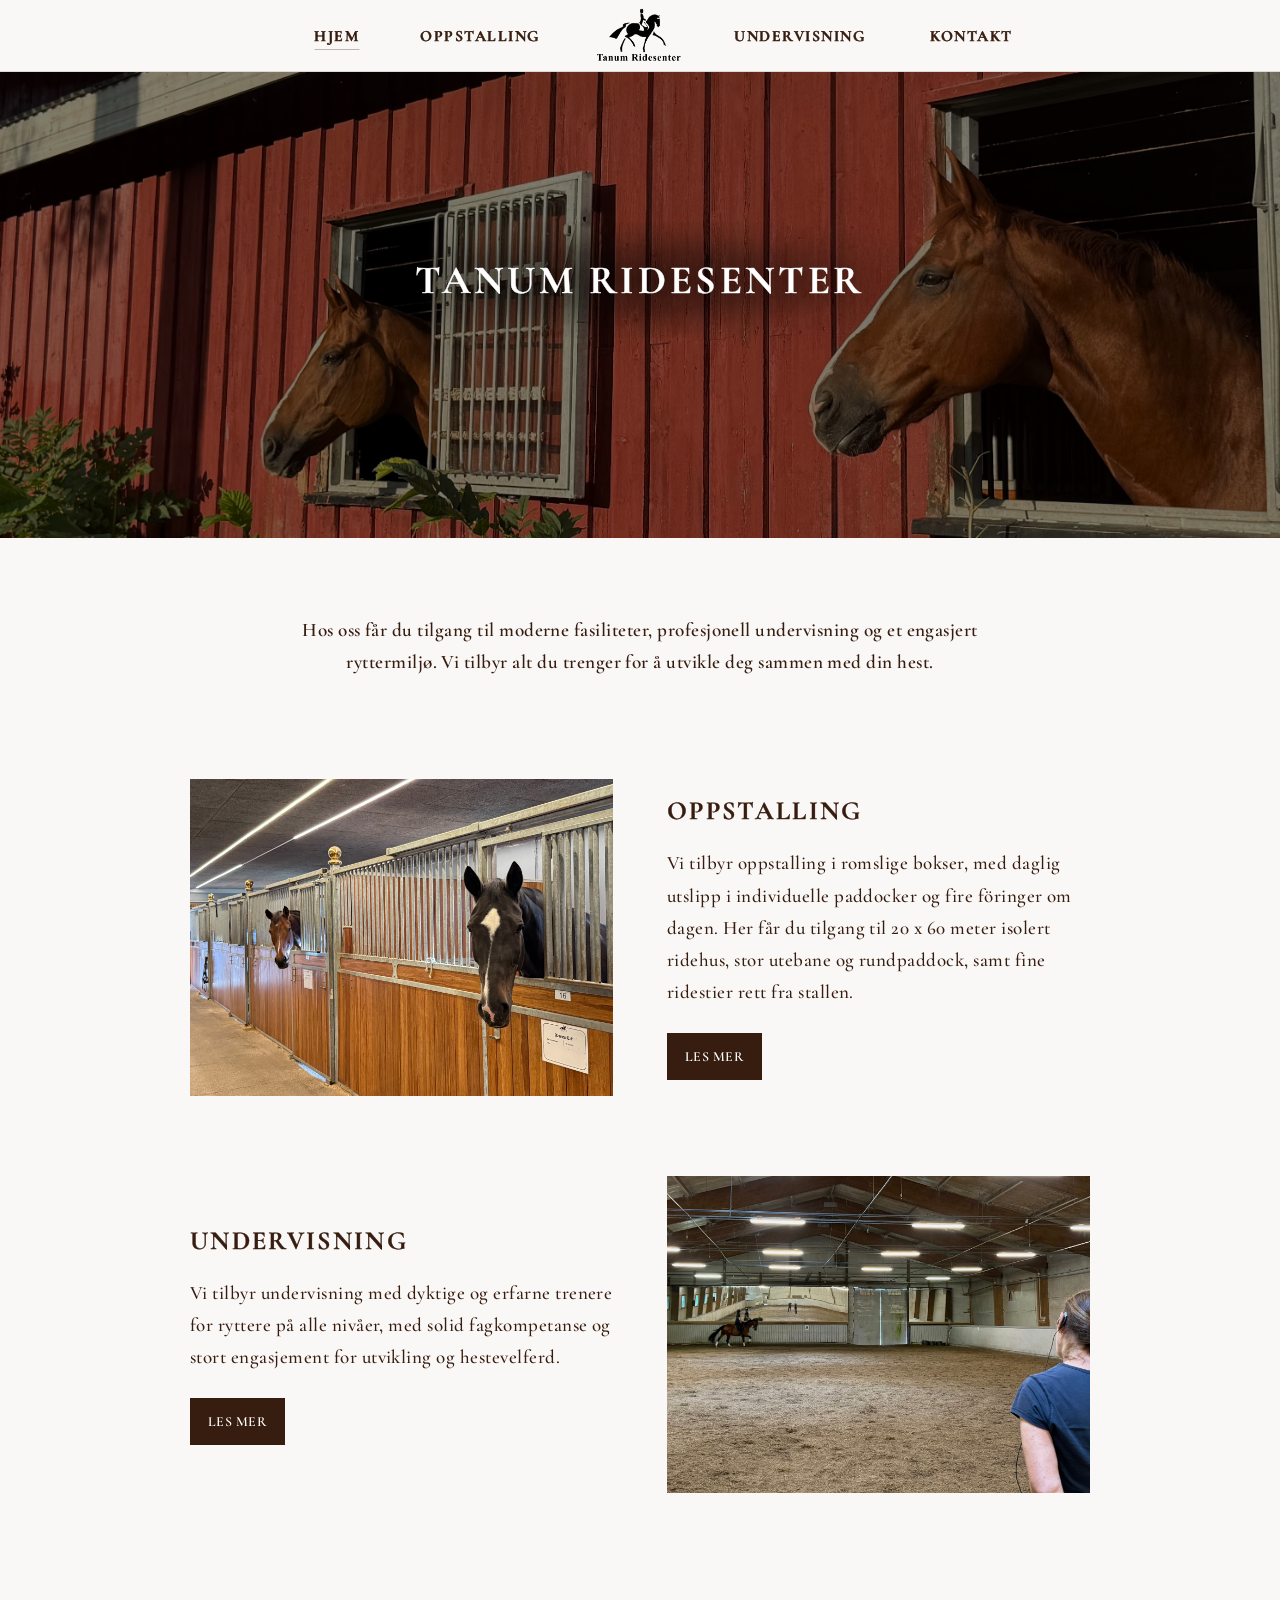
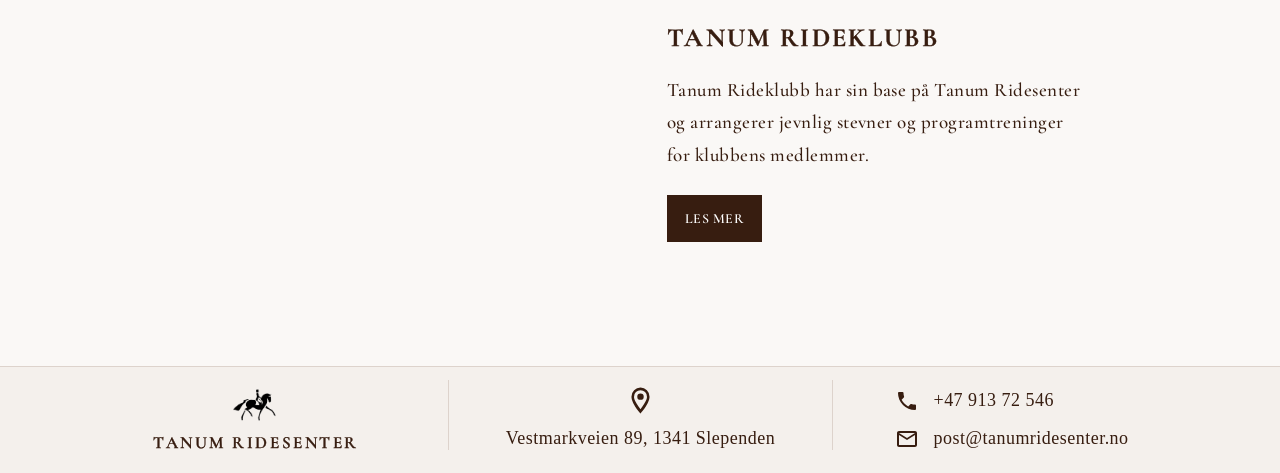
==== commit 5b033554: "added favicon" ====
--- a/index.html
+++ b/index.html
@@ -4,6 +4,7 @@
   <meta charset="UTF-8" />
   <meta name="viewport" content="width=device-width, initial-scale=1.0" />
   <title>Hjem | Tanum Ridesenter</title>
+  <link rel="icon" type="image/png" href="pictures/favicon.png?v=2">
   <link rel="stylesheet" href="style.css" />
   <link rel="stylesheet" href="responsive.css" />
   
--- a/style.css
+++ b/style.css
@@ -105,7 +105,6 @@
   width: min(100%, 900px);
   margin: 0 auto;
   display: grid;
-  column-gap: 30px;
   grid-template-columns: 1fr 1fr auto 1fr 1fr;
   align-items: center;
   text-transform: uppercase;
@@ -147,6 +146,13 @@
   transition: width .25s ease;
   background: var(--brown);
   opacity: .3;
+}
+.nav > a:first-child {
+  transform: translateX(50px);
+}
+
+.nav > a:last-child {
+  transform: translateX(-22px);
 }
 
 .nav a:hover::after,
@@ -413,18 +419,14 @@
   position: absolute;
   top: 50%;
   transform: translateY(-50%);
-
-  width: 46px;
-  height: 46px;
-
+  width:35px;
+  height: 35px;
   border: none;
   border-radius: 50%;
-
   /* gjennomsiktig hvit */
   background: rgba(255, 255, 255, 0.65);
   color: var(--brown);
-
-  font-size: 20px;
+  font-size: 17px;
   cursor: pointer;
 
   z-index: 10;
@@ -776,15 +778,29 @@
 
 .contact-people {
   display: grid;
-  grid-template-columns: repeat(2, minmax(0, 1fr));
-
-  /* MELLOMROM MELLOM DE TO BOKSENE */
-  gap: 28px;
+  grid-template-columns: 1fr 1fr;
+  gap: 0;
   position: relative;
+
   padding: 10px 0 42px;
   border-bottom: 1px solid var(--line);
 }
 
+.contact-person {
+  width: 100%;
+  padding: 18px 0 34px;
+
+  display: flex;
+  flex-direction: column;
+  align-items: center;
+
+  text-align: left;
+}
+
+.contact-person > * {
+  width: 430px;
+  max-width: 80%;
+}
 /* vertikal strek i midten */
 .contact-people::after {
   content: "";
@@ -796,40 +812,13 @@
   background: var(--line);
 }
 
-
-.contact-person {
-  min-height: auto;
-  padding: 18px 40px 34px;
-  display: flex;
-  flex-direction: column;
-  justify-content: flex-start;
-
-  text-align: left;
-}
-
-/* Arild – skyv hele innholdet mot midten */
-.contact-person:first-child {
-  align-items: flex-end;
-   padding-right: 0;
-}
-/* Anki – start fra midten */
-.contact-person:last-child {
-  align-items: flex-start;
-}
-/* NAVN */
-
-.contact-person > * {
-  width: 430px;
-  max-width: 100%;
-}
-
 .contact-person h3 {
   margin: 0 0 3px;
 
   font-family: "Cormorant Garamond", serif;
   font-size: clamp(22px, 2vw, 27px);
   font-weight: 700;
-
+  width: 320px;
   letter-spacing: .02em;
   text-transform: none;
 
@@ -844,6 +833,7 @@
   font-family: "Cormorant Garamond", serif;
   font-size: 20px;
   font-weight: 600;
+  width: 320px;
   color: var(--brown);
   opacity: .90;
 }
@@ -855,8 +845,7 @@
    display: flex;
   flex-direction: column;
   gap: 12px;
-
-  width: 430px;
+  width: 320px;
   max-width: 100%;
   margin: 0;
   padding: 0;          /* fjerner eventuell padding før ikonene */
@@ -1035,14 +1024,25 @@
 .reveal {
   opacity: 0;
   transform: translateY(24px);
-  transition: opacity .65s ease, transform .65s ease;
-}
-.reveal.visible { opacity: 1; transform: translateY(0); }
+
+  transition:
+    opacity .7s ease,
+    transform .7s ease;
+}
+
+.reveal.visible {
+  opacity: 1;
+  transform: translateY(0);
+}
+
 
 .reveal-on-load {
   opacity: 0;
   transform: translateY(24px);
-  transition: opacity .65s eherase, transform .65s ease;
+
+  transition:
+    opacity .7s ease,
+    transform .7s ease;
 }
 
 .reveal-on-load.visible {
--- a/responsive.css
+++ b/responsive.css
@@ -217,6 +217,10 @@
     text-align: center;
     font-size: 16px;
   }
+   .nav > a:first-child,
+  .nav > a:last-child {
+    transform: none;
+  }
 
   .nav a::after,
 .nav a:hover::after,
@@ -294,7 +298,9 @@
     font-size: 16px;
   }
 
-  .home-feature {
+  .home-feature { 
+    padding-left: 0;
+    padding-right: 0;
     margin-bottom: 0;
      margin-bottom: 45px;
   }
@@ -436,6 +442,10 @@
 }
 
 .contact-person {
+  display: flex;
+  flex-direction: column;
+  align-items: center;
+  text-align: left;
   min-width: 0;
   min-height: 230px;
   padding: 25px 24px;
@@ -445,17 +455,22 @@
 .contact-person h3 {
   font-size: 21px;
   white-space: nowrap;
+  max-width: 300px;
 }
 
 .contact-role {
   font-size: 16px;
   margin-bottom: 18px;
+  max-width: 300px;
+
 }
 
 .contact-details {
   width: 100%;
   min-width: 0;
   padding: 0;
+  max-width: 300px;
+
 }
 
 /* Telefon + e-post */
@@ -504,7 +519,7 @@
   .footer-column {
     min-height: auto;
     height: auto;
-    padding: 18px 10px;
+    padding: 10px 10px;
   }
 
   .footer-address,
@@ -551,8 +566,8 @@
   }
   /* adresse */
   .footer-location-icon {
-    width: 24px;
-    height: 24px;
+    width: 40px;
+    height: 40px;
     margin: 0 0 6px;
   }
 
@@ -617,6 +632,17 @@
 
   .nav {
     border-bottom: none;
+     align-items: flex-start;
+    padding: 28px 38px 38px;
+  }
+  .nav a {
+    width: auto;
+    text-align: left;
+    padding: 13px 0;
+  }
+  .nav > a:first-child,
+  .nav > a:last-child {
+    transform: none;
   }
 
   .nav a::after,
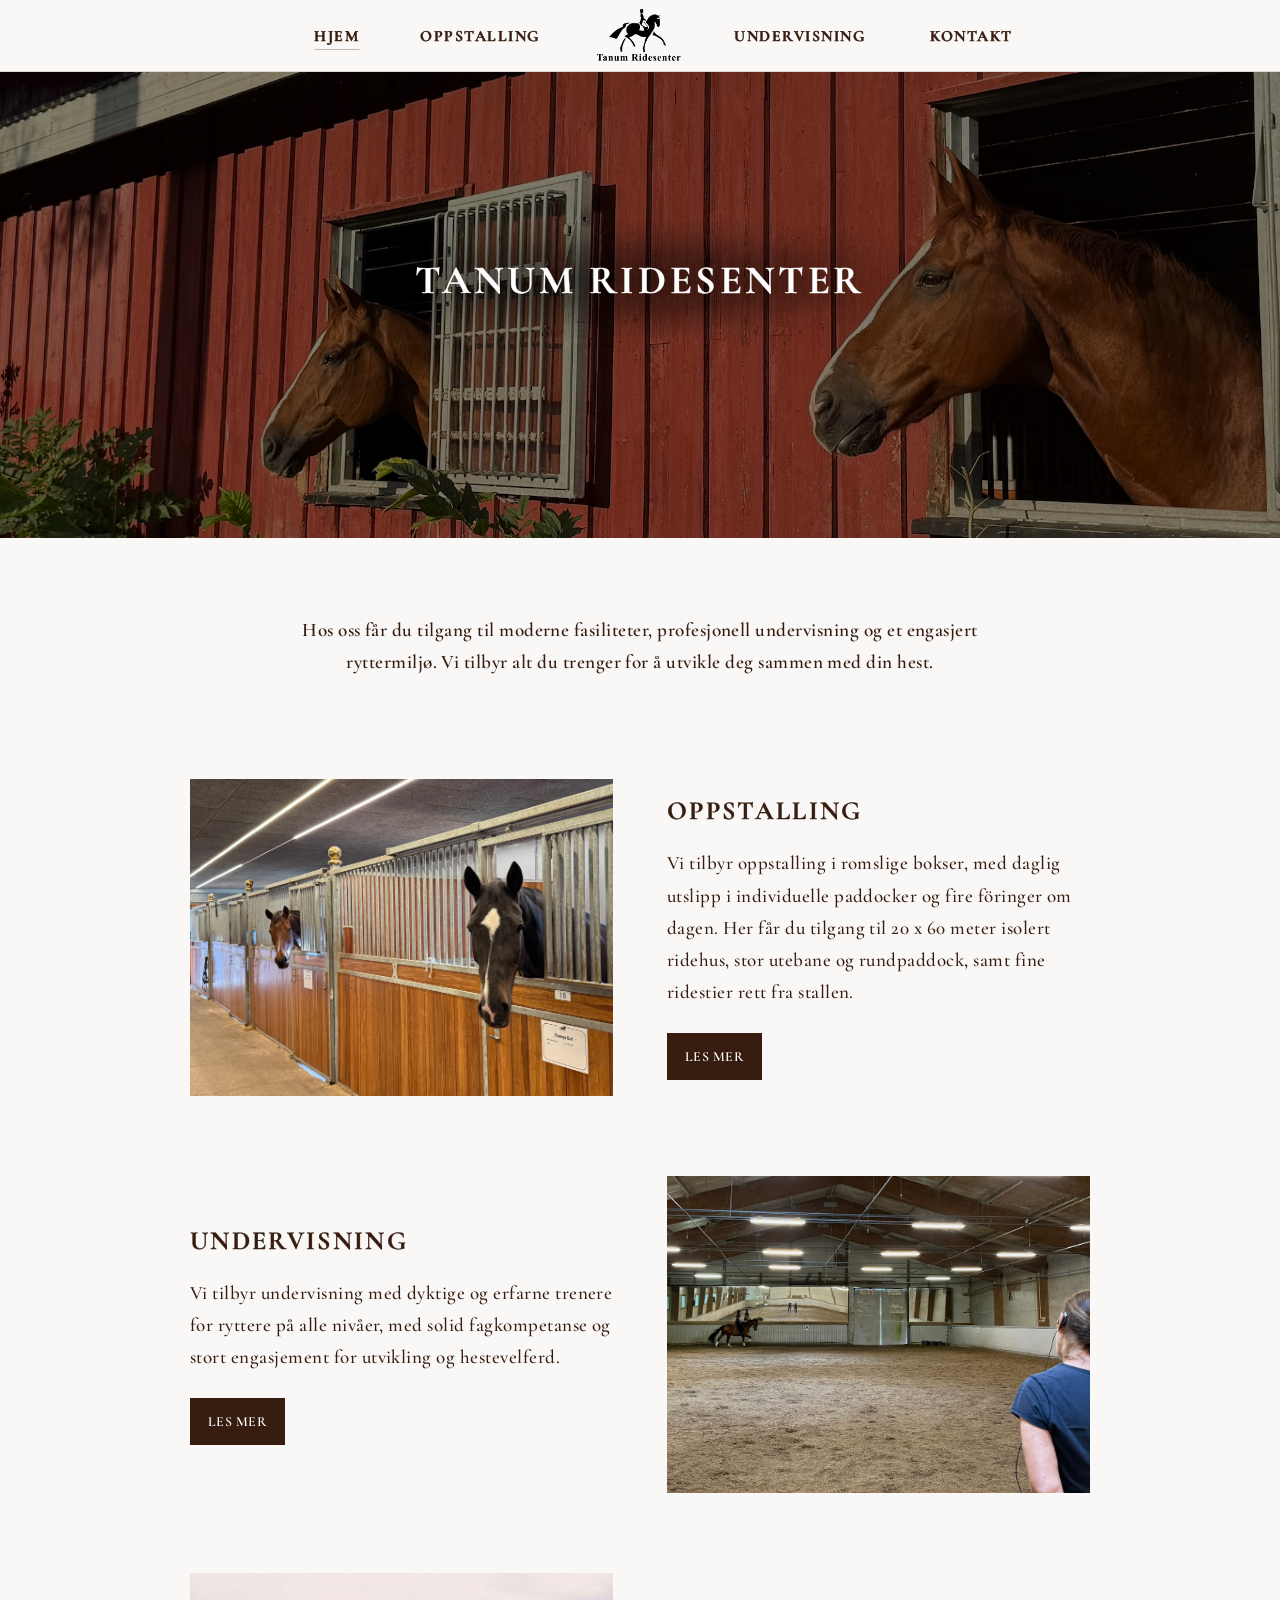
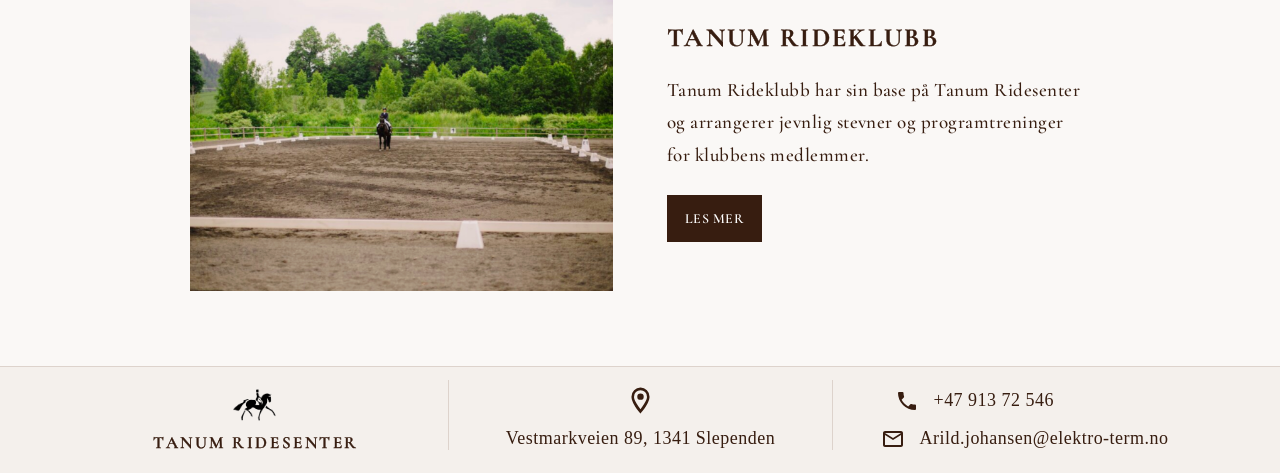
==== commit 3762d010: "changed header" ====
--- a/index.html
+++ b/index.html
@@ -16,6 +16,10 @@
   as="image"
   href="pictures/utsidestall3.jpg"
   fetchpriority="high"
+>
+<meta
+  name="description"
+  content="Tanum Ridesenter i Bærum tilbyr oppstalling, dressurundervisning og gode treningsfasiliteter i rolige omgivelser nær Vestmarka."
 >
 
 
@@ -154,7 +158,7 @@
 
       <a href="mailto:post@tanumridesenter.no">
         <img src="pictures/email.svg" alt="email">
-        <span>post@tanumridesenter.no</span>
+        <span>Arild.johansen@elektro-term.no</span>
       </a>
     </div>
   </div>
--- a/style.css
+++ b/style.css
@@ -88,10 +88,6 @@
 .logo-link img {
   width: 4rem;
   display: block;
-}
-
-.site-header.hide {
-  transform: translateY(-100%);
 }
 
 .site-header.scrolled {
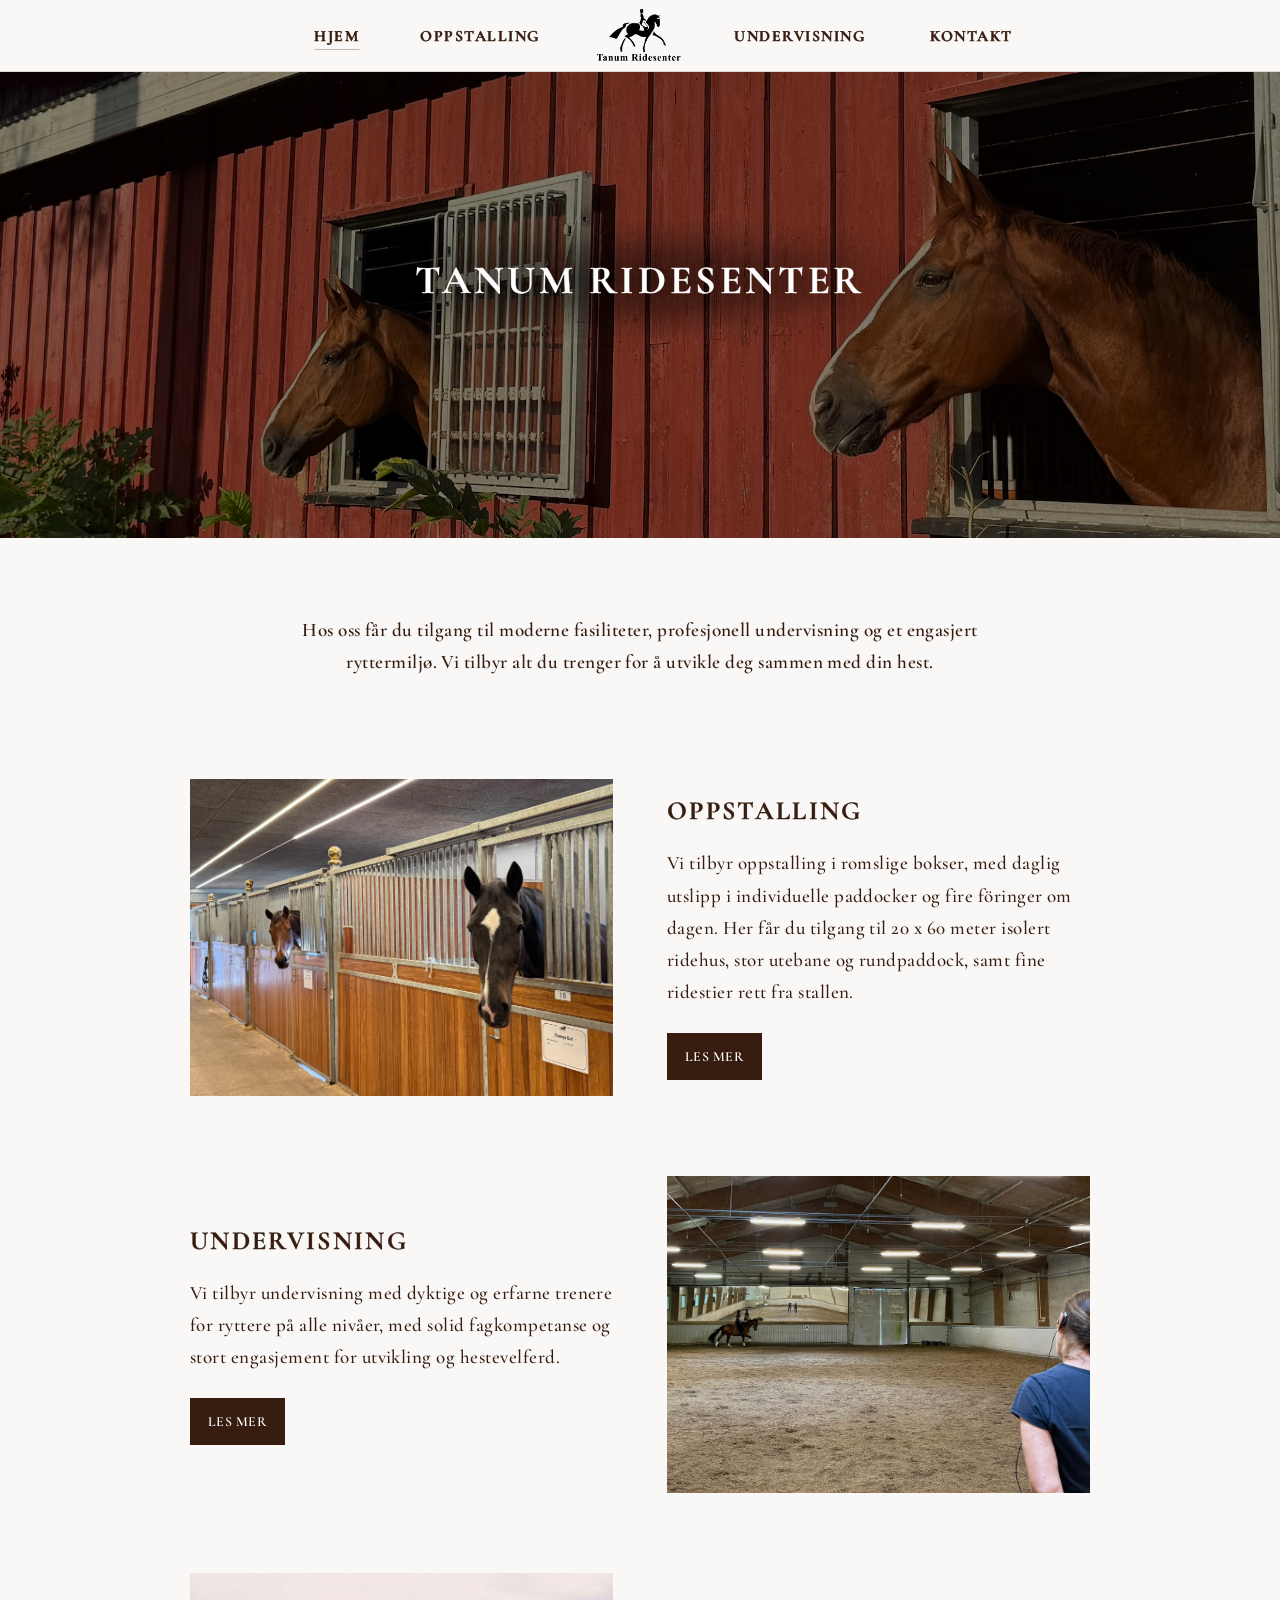
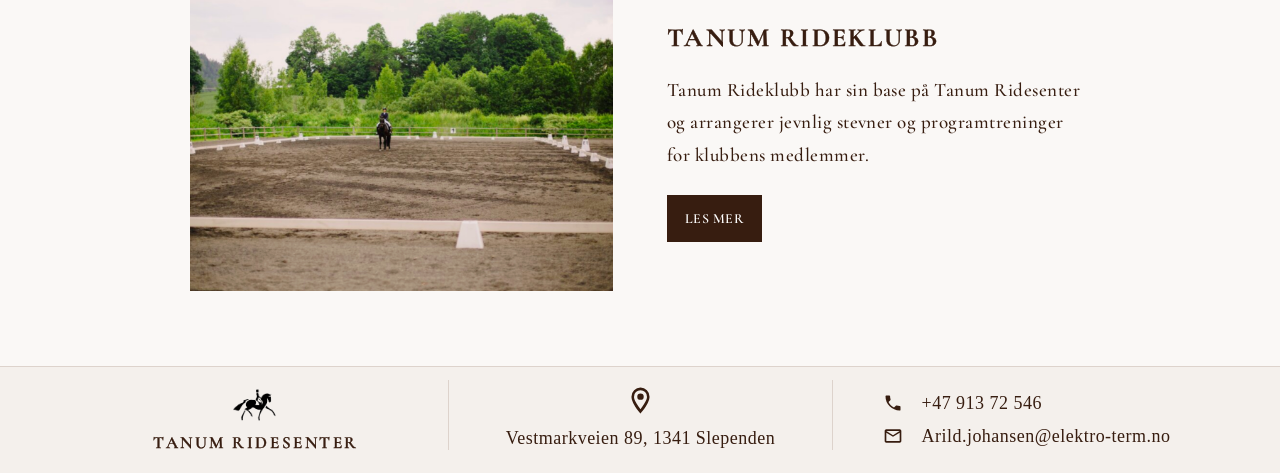
==== commit e1c16146: "fixed footer" ====
--- a/index.html
+++ b/index.html
@@ -27,7 +27,9 @@
 
 <body>
   <header class="site-header">
-    <button class="menu-button" aria-label="Åpne meny" aria-expanded="false">☰</button>
+    <button class="menu-button" aria-label="Åpne meny" aria-expanded="false">
+      <img src="pictures/menu.png" alt="menu">
+    </button>
 
     <a class="mobile-logo-link" href="index.html" aria-label="Til forsiden">
       <img src="pictures/logoR.png" alt="Tanum Ridesenter logo" />
@@ -151,15 +153,18 @@
     <!-- HØYRE: KONTAKT -->
     <div class="footer-column footer-contact">
 
-      <a href="tel:+4791372546">
-        <img src="pictures/phone.svg" alt="phone">
-        <span>+47 913 72 546</span>
-      </a>
+     <div class="footer-contact-inner">
 
-      <a href="mailto:post@tanumridesenter.no">
-        <img src="pictures/email.svg" alt="email">
-        <span>Arild.johansen@elektro-term.no</span>
-      </a>
+    <a href="tel:+4791372546">
+      <img src="pictures/phone.svg" alt="phone">
+      <span>+47 913 72 546</span>
+    </a>
+
+    <a href="mailto:Arild.johansen@elektro-term.no">
+      <img src="pictures/email.svg" alt="email">
+      <span>Arild.johansen@elektro-term.no</span>
+    </a>
+  </div>
     </div>
   </div>
 </footer>
--- a/style.css
+++ b/style.css
@@ -170,6 +170,9 @@
   padding: 14px 18px;
   font-size: 25px;
   cursor: pointer;
+}
+.menu-button img{
+  width: 1em;
 }
 
 .hero {
@@ -1298,13 +1301,17 @@
 .footer-contact {
   padding-top: 10px;
   gap: 14px;
+  display: flex;
+  flex-direction: column;
+  align-items: center;
 }
 
 .footer-contact a {
   display: grid;
-  grid-template-columns: 24px auto;
+  grid-template-columns: 28px auto;
   align-items: center;
   gap: 15px;
+  width: max-content;
   min-width: 260px;
   font-family: "Lora", serif;
   font-size: 18px;
@@ -1312,6 +1319,19 @@
   color: var(--brown);
   text-decoration: none;
   transition: opacity .2s ease;
+}
+.footer-contact a img {
+  width: 20px;
+  height: 20px;
+  object-fit: contain;
+  justify-self: center;
+}
+
+.footer-contact-inner{
+   display: flex;
+  flex-direction: column;
+  align-items: flex-start;
+  gap: 12px;
 }
 
 .footer-contact a:hover {
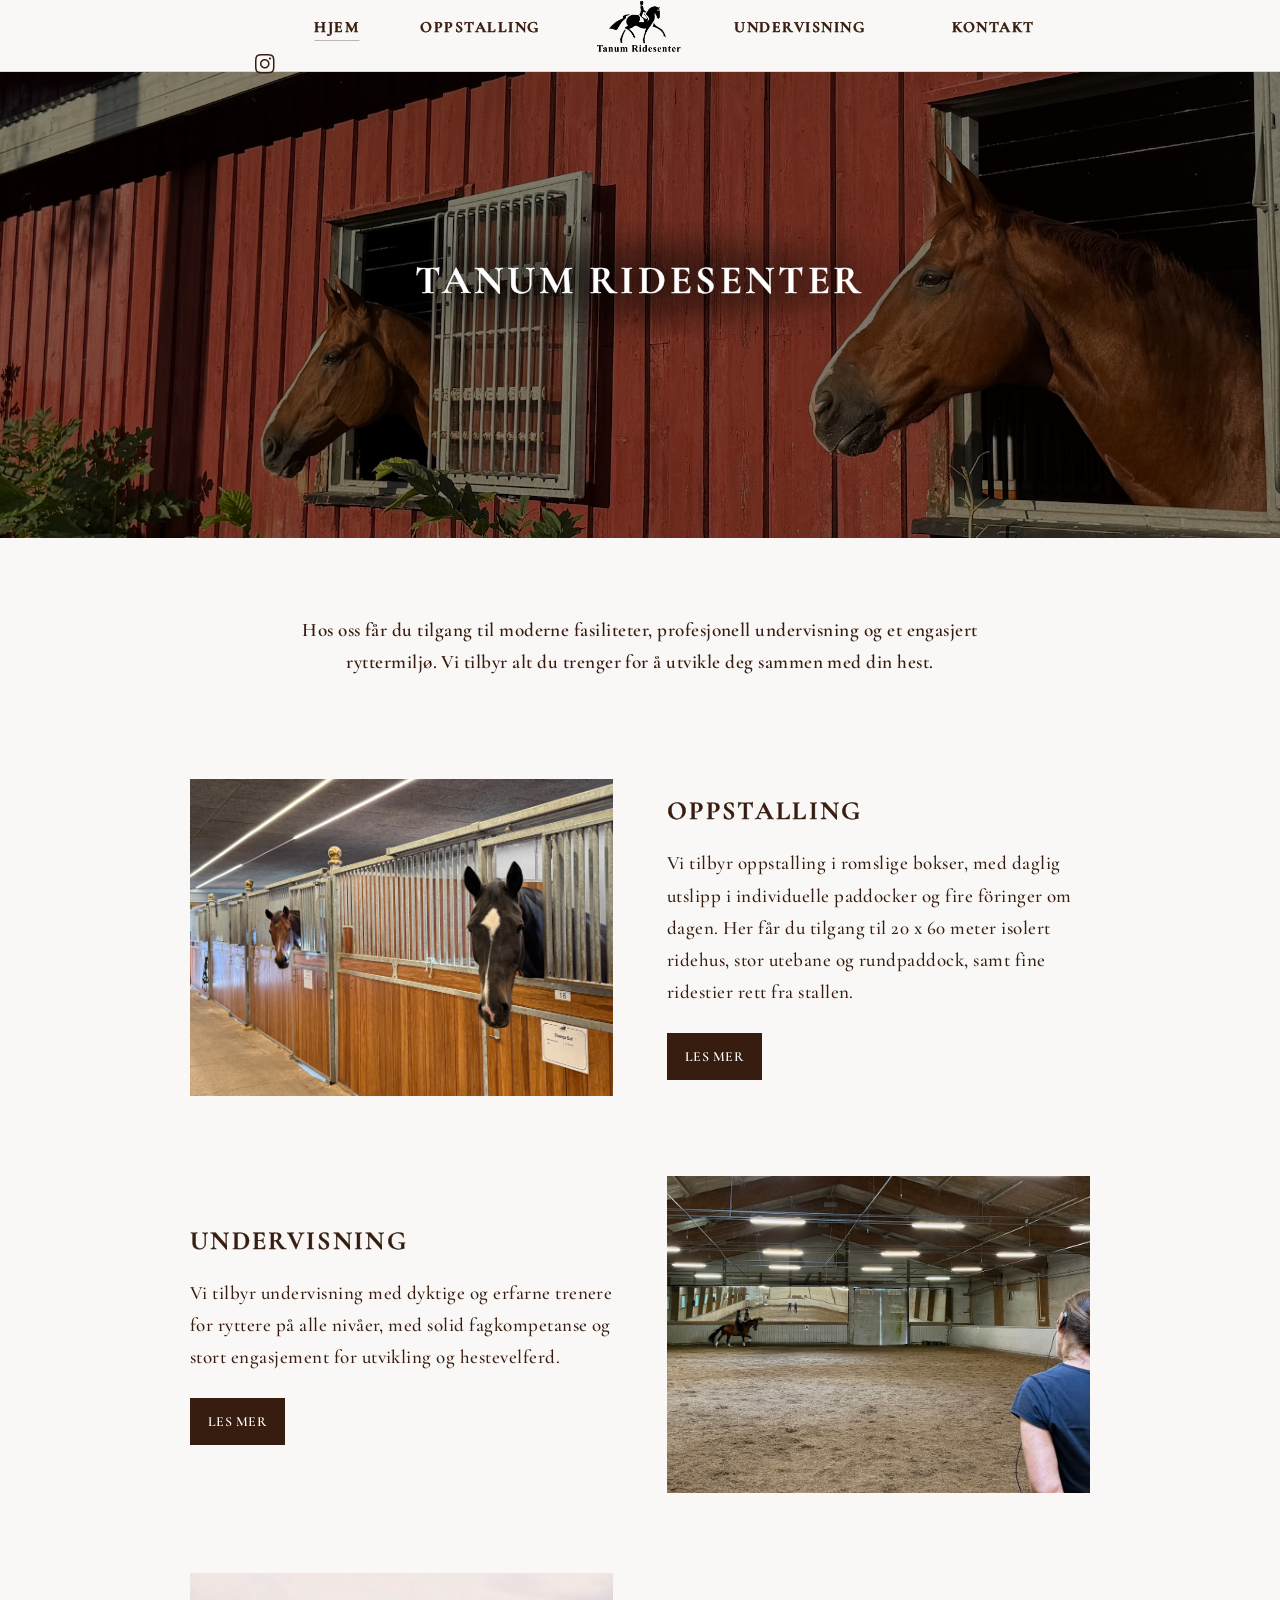
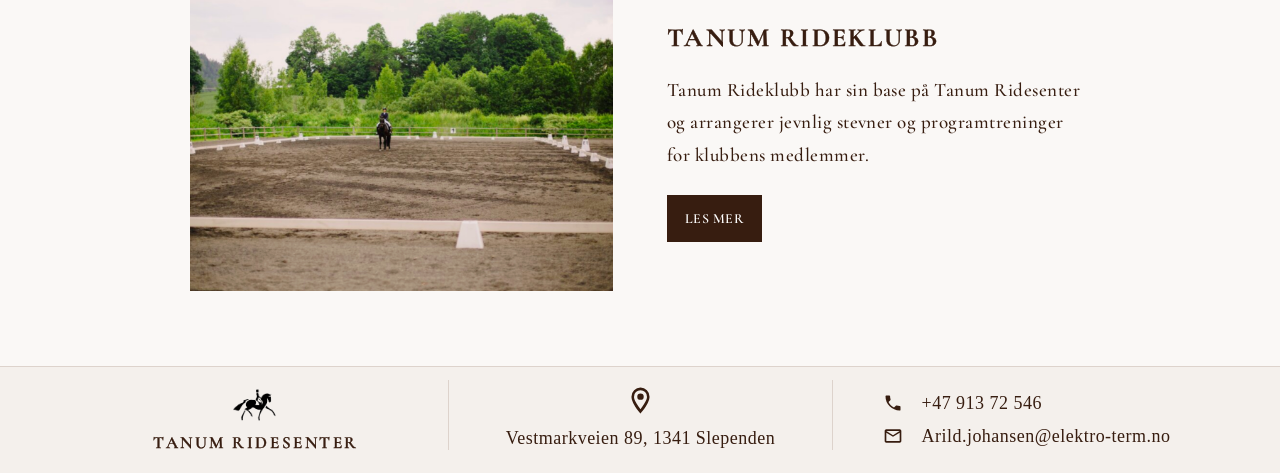
==== commit 28f58bab: "fixed menu" ====
--- a/index.html
+++ b/index.html
@@ -28,7 +28,9 @@
 <body>
   <header class="site-header">
     <button class="menu-button" aria-label="Åpne meny" aria-expanded="false">
-      <img src="pictures/menu.png" alt="menu">
+      <span class="menu-line"></span>
+      <span class="menu-line"></span>
+      <span class="menu-line"></span>
     </button>
 
     <a class="mobile-logo-link" href="index.html" aria-label="Til forsiden">
@@ -43,6 +45,15 @@
       </a>
       <a  href="undervisning.html">Undervisning</a>
       <a  href="kontakt.html">Kontakt</a>
+      <a
+            class="mobile-instagram"
+            href="https://www.instagram.com/tanumridesenter/"
+            target="_blank"
+            rel="noopener noreferrer"
+            aria-label="Tanum Ridesenter på Instagram"
+          >
+            <img src="pictures/instagram.png" alt="instagram">
+      </a>
     </nav>
   </header>
 
--- a/style.css
+++ b/style.css
@@ -165,14 +165,40 @@
 .menu-button {
   display: none;
   border: 0;
-  background: white;
-  color: var(--brown);
-  padding: 14px 18px;
-  font-size: 25px;
-  cursor: pointer;
-}
-.menu-button img{
-  width: 1em;
+  background: transparent;
+  padding: 12px;
+  width: 48px;
+  height: 48px;
+
+  flex-direction: column;
+  justify-content: center;
+  align-items: center;
+  gap: 6px;
+}
+
+.menu-line {
+  display: block;
+  width: 27px;
+  height: 2px;
+  background: var(--brown);
+  border-radius: 2px;
+
+  transition:
+    transform 0.35s ease,
+    opacity 0.2s ease;
+}
+
+.menu-button.open .menu-line:nth-child(1) {
+  transform: translateY(8px) rotate(45deg);
+}
+
+.menu-button.open .menu-line:nth-child(2) {
+  opacity: 0;
+  transform: scaleX(0);
+}
+
+.menu-button.open .menu-line:nth-child(3) {
+  transform: translateY(-8px) rotate(-45deg);
 }
 
 .hero {
@@ -1327,6 +1353,10 @@
   justify-self: center;
 }
 
+.body.menu-open {
+  overflow: hidden;
+}
+
 .footer-contact-inner{
    display: flex;
   flex-direction: column;
--- a/responsive.css
+++ b/responsive.css
@@ -156,7 +156,7 @@
   }
 
   .menu-button {
-    display: block;
+    display: flex;
     position: absolute;
     left: 18px;
     top: 50%;
@@ -180,59 +180,142 @@
   .logo-link {
     display: none;
   }
-
-  .nav {
-    position: absolute;
-    top: 100%;
+.nav > a.mobile-instagram {
+  width: 100%;
+  align-self: stretch;
+
+  display: flex;
+  justify-content: flex-start;
+  align-items: center;
+
+  margin: 28px 0 0;
+  padding: 24px 0 0;
+
+  border-top: 1px solid var(--line);
+
+  color: var(--brown);
+  text-decoration: none;
+  transform: none;
+}
+
+.nav > a.mobile-instagram img {
+  width: 25px;
+  height: 25px;
+  object-fit: contain;
+  margin: 0;
+}
+
+
+   .nav {
+    position: fixed;
+    top: 0;
     left: 0;
-    right: 0;
+
+    width: 72vw;
+    max-width: 320px;
+    padding: 105px 28px 36px;
+    height: 100dvh;
 
     display: flex;
     flex-direction: column;
-    align-items: center;
-
-    height: auto;
-    min-height: unset;
+    align-items: stretch;
+
+    margin: 0;
+    padding: 125px 34px 40px;
     gap: 0;
-    padding: 10px 22px 18px;
-
-    background: rgba(250, 248, 246, .98);
-    border-bottom: none;
-    box-shadow: 0 14px 30px rgba(55, 29, 16, .08);
+
+    background: var(--background);
+    box-shadow: 12px 0 35px rgba(55, 29, 16, 0.10);
+
+    z-index: 1001;
+
+    /* starter utenfor skjermen */
+    transform: translateX(-105%);
+    opacity: 1;
+    visibility: visible;
+    pointer-events: none;
+
+    transition:
+      transform 0.45s cubic-bezier(.77, 0, .18, 1);
+  }
+
+  .nav.open {
+    transform: translateX(0);
+    pointer-events: auto;
+  }
+
+
+  /* MENYPUNKTER */
+
+  .nav > a:not(.logo-link):not(.mobile-instagram) {
+    width: 100%;
+    padding: 18px 0;
+
+    text-align: left;
+
+    font-family: "Cormorant Garamond", serif;
+    font-size: 20px;
+    font-weight: 700;
+    letter-spacing: .12em;
+    text-transform: uppercase;
+
+    color: var(--brown);
+
+    transform: none;
+  }
+
+
+  /* Fjern desktop-understreker */
+
+  .nav a::after,
+  .nav a:hover::after,
+  .nav a.active::after {
+    display: none;
+  }
+
+
+  /* Aktiv side */
+
+  .nav > a.active:not(.logo-link) {
+    opacity: .7;
+  }
+
+
+  /* Desktop-logo skal ikke inn i menyen */
+
+  .nav .logo-link {
+    display: none;
+  }
+  /* OVERLAY */
+
+  .menu-overlay {
+    position: fixed;
+    inset: 0;
+
+    background: rgba(55, 29, 16, .25);
 
     opacity: 0;
     visibility: hidden;
     pointer-events: none;
-    transform: translateY(-8px);
 
     transition:
-      opacity .25s ease,
-      transform .25s ease,
-      visibility .25s ease;
-  }
-
-  .nav a {
-    width: min(100%, 420px);
-    padding: 14px 10px;
-    text-align: center;
-    font-size: 16px;
-  }
-   .nav > a:first-child,
-  .nav > a:last-child {
-    transform: none;
-  }
-
-  .nav a::after,
-.nav a:hover::after,
-.nav a.active::after {
-  display: none;
-}
-
-  .nav.open {
+      opacity .35s ease,
+      visibility .35s ease;
+
+    z-index: 999;
+  }
+
+  .menu-overlay.open {
     opacity: 1;
     visibility: visible;
     pointer-events: auto;
-    transform: translateY(0);
+  }
+
+
+  /* Hamburger må ligge over sidepanelet */
+
+  .menu-button {
+    z-index: 1002;
   }
 
   /* ---------- HERO ---------- */
@@ -616,6 +699,7 @@
     width: 100%;
     text-align: center;
   }
+
 }
 
 
@@ -630,11 +714,6 @@
     letter-spacing: .015em;
   }
 
-  .nav {
-    border-bottom: none;
-     align-items: flex-start;
-    padding: 28px 38px 38px;
-  }
   .nav a {
     width: auto;
     text-align: left;
@@ -649,6 +728,26 @@
   .nav a:hover::after,
   .nav a.active::after {
     display: none;
+  }
+
+  .nav {
+    width: 72vw;
+    max-width: 320px;
+
+    padding: 105px 28px 36px;
+
+    transform: translateX(-105%);
+  }
+
+  .nav > a:not(.logo-link):not(.mobile-instagram) {
+    font-size: 18px;
+    padding: 16px 0;
+  }
+
+  .menu-button {
+    top: 22px;
+    left: 18px;
+    transform: none;
   }
 
   .site-header {
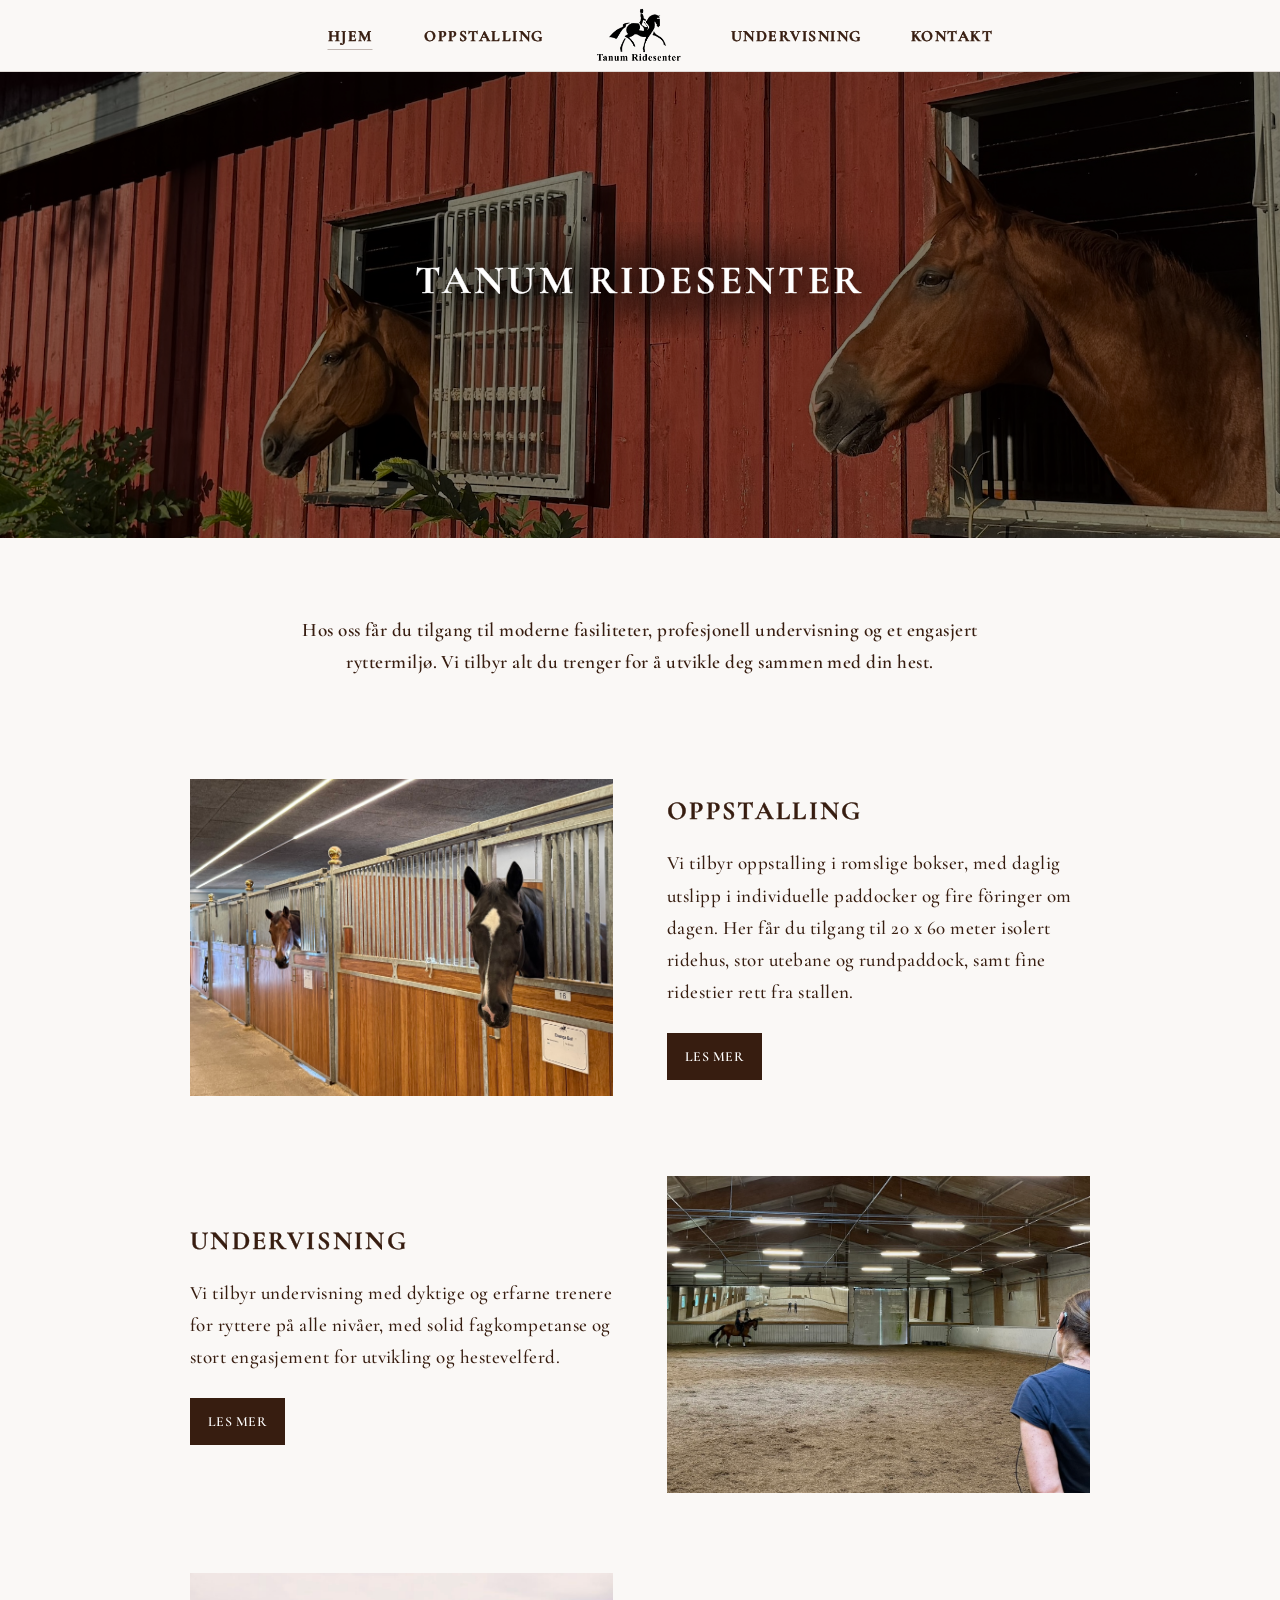
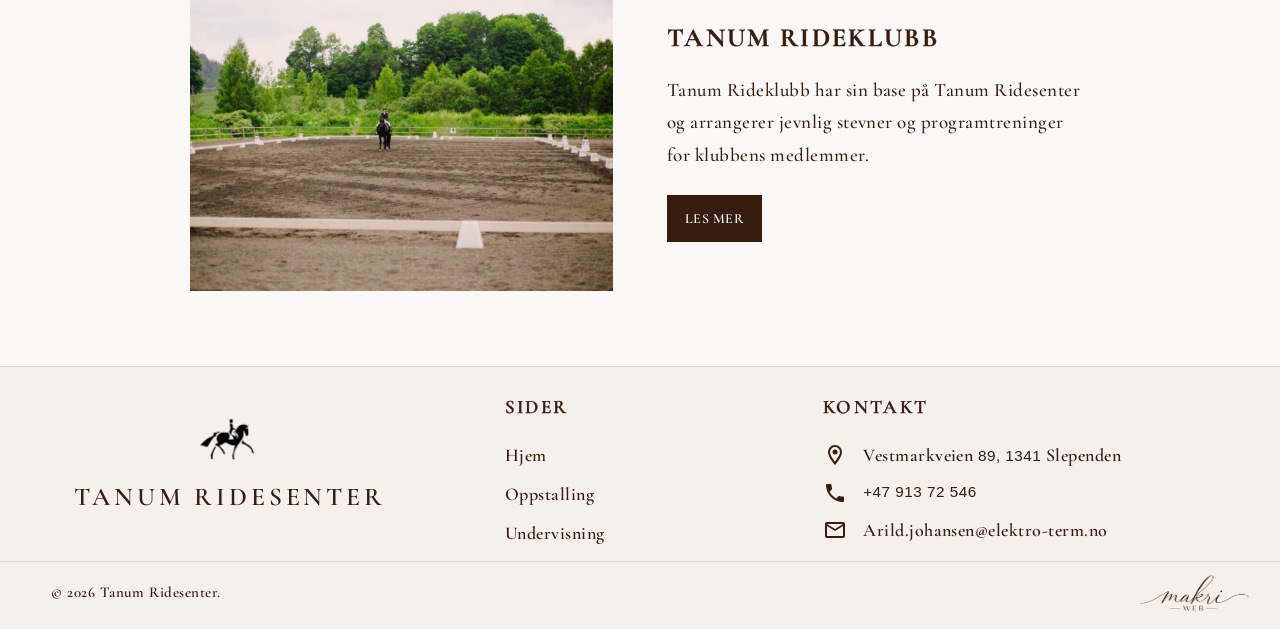
==== commit 4bf2adae: "changedFooter" ====
--- a/index.html
+++ b/index.html
@@ -136,46 +136,37 @@
 </div>
 
 <footer class="site-footer">
-  <div class="footer-inner">
-    <!-- VENSTRE: TANUM RIDESENTER -->
-    <div class="footer-column footer-brand">
-
-      <img
-        src="pictures/logo2.png"
-        alt=""
-        class="footer-horse">
-      <h3>Tanum Ridesenter</h3>
+  <div class="footer-layout">
+    <div class="footer-top">
+      <a class="footer-identity" href="index.html" aria-label="Tanum Ridesenter – til forsiden">
+        <img src="pictures/logo2.png" alt="" width="70" height="70">
+        <span>Tanum Ridesenter</span>
+      </a>
+      <nav class="footer-pages" aria-label="Sider i bunnteksten">
+        <h2>Sider</h2>
+        <a href="index.html">Hjem</a>
+        <a href="oppstalling.html">Oppstalling</a>
+        <a href="undervisning.html">Undervisning</a>
+      </nav>
+      <div class="footer-info">
+        <h2>Kontakt</h2>
+        <a href="https://www.google.com/maps?cid=2566503990890958173" target="_blank" rel="noopener noreferrer"><img src="pictures/location.svg" alt=""><span>Vestmarkveien <span class="footer-number">89, 1341</span> Slependen</span></a>
+        <a href="tel:+4791372546"><img src="pictures/phone.svg" alt=""><span>+47 913 72 546</span></a>
+        <a href="mailto:Arild.johansen@elektro-term.no"><img src="pictures/email.svg" alt=""><span>Arild.johansen@elektro-term.no</span></a>
+      </div>
     </div>
-
-    <!-- MIDTEN: ADRESSE -->
-    <div class="footer-column footer-address">
-      <img
-        src="pictures/location.svg"
-        alt="location"
-        class="footer-location-icon"
-      >
-      <p>
-        Vestmarkveien 89,
-        1341 Slependen
-      </p>
+    <div class="footer-social">
+      <a href="https://www.instagram.com/tanumridesenter/" target="_blank" rel="noopener noreferrer" aria-label="Tanum Ridesenter på Instagram"><img src="pictures/instagram.png" alt="" width="26" height="26"></a>
     </div>
-
-
-    <!-- HØYRE: KONTAKT -->
-    <div class="footer-column footer-contact">
-
-     <div class="footer-contact-inner">
-
-    <a href="tel:+4791372546">
-      <img src="pictures/phone.svg" alt="phone">
-      <span>+47 913 72 546</span>
-    </a>
-
-    <a href="mailto:Arild.johansen@elektro-term.no">
-      <img src="pictures/email.svg" alt="email">
-      <span>Arild.johansen@elektro-term.no</span>
-    </a>
-  </div>
+    <div class="footer-bottom">
+      <p>© 2026 Tanum Ridesenter.</p>
+      <div class="footer-maker">
+        <a class="footer-maker-logo" href="mailto:malinbjornstadjordet@gmail.com" aria-label="Send e-post til MakriWeb: malinbjornstadjordet@gmail.com"><img src="pictures/makriweb-logo-new.png" alt="MakriWeb" loading="lazy"></a>
+        <div class="footer-maker-tooltip">
+          <span>Nettside designet av Makriweb</span>
+          <a href="mailto:malinbjornstadjordet@gmail.com">Ta kontakt</a>
+        </div>
+      </div>
     </div>
   </div>
 </footer>
--- a/style.css
+++ b/style.css
@@ -97,12 +97,14 @@
 }
 
 .nav {
-  height: 100%;
-  width: min(100%, 900px);
+ height: 100%;
+  width: min(100%, 780px);
   margin: 0 auto;
+
   display: grid;
-  grid-template-columns: 1fr 1fr auto 1fr 1fr;
-  align-items: center;
+  grid-template-columns: repeat(5, 1fr);
+  align-items: center;
+
   text-transform: uppercase;
   font-size: 13px;
   letter-spacing: 1.5px;
@@ -125,11 +127,19 @@
   -webkit-text-stroke: 0.5px currentColor;
   transition: opacity .25s ease;
 }
+.nav > a:first-child {
+  transform: translateX(22px);
+}
+
+.nav > a:first-child:hover {
+  transform: translateX(22px) scale(1.08);
+}
 
 .nav a:hover { 
   opacity: .8;  
   transform: scale(1.08); 
 }
+
 
 .nav a::after {
   content: '';
@@ -143,16 +153,14 @@
   background: var(--brown);
   opacity: .3;
 }
-.nav > a:first-child {
-  transform: translateX(50px);
-}
-
-.nav > a:last-child {
-  transform: translateX(-22px);
-}
 
 .nav a:hover::after,
 .nav a.active::after { width: 100%; }
+
+
+.mobile-instagram {
+  display: none;
+}
 
 .logo-link::after { display: none; }
 .mobile-logo-link { display: none; }
@@ -560,12 +568,12 @@
 ========================= */
 
 .trainer-grid {
-  width: 100%;
+  width: 90%;
   margin: 50px auto 0;
 
   display: grid;
-  grid-template-columns: repeat(3, minmax(0, 1fr));
-  gap: 24px;
+  grid-template-columns: repeat(2, minmax(0, 1fr));
+  gap: 36px;
 }
 
 
@@ -591,6 +599,11 @@
   aspect-ratio: 4 / 3;
   object-fit: cover;
   display: block;
+}
+
+
+.trainer-image-cathrine {
+  object-position: center 38%;
 }
 
 
@@ -1035,6 +1048,25 @@
   text-align: center;
 }
 
+.grid + .about-text {
+  width: 100%;
+  max-width: none;
+  margin-top: clamp(38px, 6vw, 60px);
+  padding-top: clamp(30px, 5vw, 44px);
+  border-top: 1px solid var(--line);
+}
+
+.grid + .about-text > * {
+  width: 100%;
+  max-width: 780px;
+  margin-left: auto;
+  margin-right: auto;
+}
+
+.grid + .about-text h2 {
+  margin-top: 0;
+}
+
 .about-text p {
   line-height: 1.7;
   font-size: clamp(15px, 1.5vw, 20px);
@@ -1236,6 +1268,7 @@
    FOOTER
 ========================= */
 .site-footer {
+  position: relative;
   width: 100%;
   background: var(--backgroundBox);
   border-top: 1px solid #ddd3cc;
@@ -1388,4 +1421,165 @@
 }
 
 
-
+/* Bunntekst med sidelenker, kontaktinformasjon og MakriWeb. */
+.footer-layout {
+  width: 92%;
+  max-width: 1500px;
+  margin: 0 auto;
+  padding: 28px 0 16px;
+  display: grid;
+  grid-template-columns: minmax(0, 1fr);
+}
+.footer-top {
+  grid-area: 1 / 1;
+  display: grid;
+  grid-template-columns: 1.2fr .8fr 1.2fr;
+  gap: 48px;
+  align-items: start;
+}
+.footer-layout a { color: inherit; text-decoration: none; }
+.footer-layout a:hover { opacity: .7; }
+.footer-identity {
+  display: flex;
+  flex-direction: column;
+  align-items: center;
+  gap: 8px;
+  padding-top: 8px;
+}
+.footer-identity img { width: 70px; height: 70px; object-fit: contain; }
+.footer-identity span {
+  font-family: "Cormorant Garamond", serif;
+  font-size: clamp(18px, 2vw, 26px);
+  font-weight: 600;
+  letter-spacing: .15em;
+  text-transform: uppercase;
+  text-align: center;
+}
+.footer-pages, .footer-info { display: flex; flex-direction: column; gap: 12px; min-width: 0; }
+.footer-layout h2 {
+  margin: 0 0 12px;
+  font-size: 19px;
+  text-transform: uppercase;
+  letter-spacing: .12em;
+  text-align: left;
+}
+.footer-pages a, .footer-info a, .footer-info p { font-size: 18px; line-height: 1.5; }
+.footer-info a, .footer-info p {
+  display: grid;
+  grid-template-columns: 24px minmax(0, 1fr);
+  align-items: center;
+  gap: 16px;
+  margin: 0;
+  overflow-wrap: anywhere;
+}
+.footer-info img { width: 24px; height: 24px; object-fit: contain; }
+.footer-info { padding-right: 42px; }
+.footer-social {
+  grid-area: 1 / 1;
+  align-self: end;
+  justify-self: end;
+  margin: 0;
+}
+.footer-social a, .footer-social img { display: block; }
+.footer-bottom {
+  grid-area: 2 / 1;
+  margin-top: 14px;
+  border-top: 0;
+  display: flex;
+  align-items: center;
+  justify-content: space-between;
+  gap: 24px;
+  padding-top: 12px;
+}
+.footer-bottom p { margin: 0; font-size: 15px; }
+.footer-maker { width: 110px; height: auto; display: block; }
+@media (max-width: 1024px) {
+  .footer-top { gap: 28px; grid-template-columns: 1fr .65fr 1.3fr; }
+  .footer-pages a, .footer-info a, .footer-info p { font-size: 16px; }
+}
+@media (max-width: 700px) {
+  .footer-layout { width: 88%; padding-top: 22px; }
+  .footer-top { grid-template-columns: 1fr; gap: 30px; }
+  .footer-identity { padding: 0 0 6px; }
+  .footer-layout h2 { margin-bottom: 4px; }
+  .footer-bottom { flex-wrap: wrap; gap: 8px; }
+  .footer-bottom p { font-size: 13px; }
+  .footer-maker { width: 90px; margin-left: auto; }
+}
+
+@media (min-width: 821px) {
+  .footer-social { display: none; }
+  .footer-info { padding-right: 0; }
+  .footer-identity { transform: translateX(-24px); }
+  .footer-maker { transform: translateX(20px); }
+}
+
+.footer-info a[href^="tel:"],
+.footer-number {
+  font-family: "Inter", sans-serif;
+  font-weight: 500;
+}
+
+.footer-info a[href^="tel:"] > span,
+.footer-number {
+  font-size: 0.85em;
+}
+
+.footer-bottom::before {
+  content: "";
+  position: absolute;
+  left: 0;
+  right: 0;
+  height: 1px;
+  background: var(--line);
+  align-self: flex-start;
+  margin-top: -12px;
+}
+
+.footer-pages a,
+.footer-info a:not([href^="tel:"]),
+.footer-info p,
+.footer-layout h2,
+.footer-bottom p {
+  font-weight: 600;
+}
+
+.footer-maker { position: relative; flex-shrink: 0; }
+.footer-maker-logo { display: block; }
+.footer-maker-tooltip {
+  position: absolute;
+  right: 0;
+  bottom: 100%;
+  width: 230px;
+  max-width: 80vw;
+  padding: 14px 16px;
+  background: var(--background);
+  border: 1px solid var(--line);
+  border-radius: 6px;
+  box-shadow: 0 4px 16px rgba(55, 29, 16, .1);
+  font-size: 16px;
+  font-weight: 600;
+  line-height: 1.5;
+  opacity: 0;
+  visibility: hidden;
+  transition: opacity .18s ease;
+  z-index: 2;
+}
+.footer-maker-tooltip span { display: block; }
+.footer-maker-tooltip a { display: inline-block; margin-top: 6px; text-decoration: underline; text-underline-offset: 3px; }
+.footer-maker:hover .footer-maker-tooltip,
+.footer-maker:focus-within .footer-maker-tooltip {
+  opacity: 1;
+  visibility: visible;
+}
+@media (prefers-reduced-motion: reduce) {
+  .footer-maker-tooltip { transition: none; }
+}
+
+@media (max-width: 700px) {
+  .footer-pages,
+  .footer-info {
+    border-top: 1px solid var(--line);
+    padding-top: 22px;
+  }
+}
--- a/responsive.css
+++ b/responsive.css
@@ -33,10 +33,9 @@
     max-width: 75%;
   }
 
-  /* Trenerne: 2 x 2 pÃ¥ iPad / smÃ¥ laptops */
   .trainer-grid {
     grid-template-columns: repeat(2, minmax(0, 1fr));
-    gap: 18px;
+    gap: 28px;
     max-width: 900px;
   }
 
@@ -56,12 +55,14 @@
 
   /* Footer fÃ¥r litt mer plass til e-postadressen */
   .footer-inner {
-    width: 94%;
-    grid-template-columns: .9fr .9fr 1.2fr;
-  }
+    width: 96%;
+    grid-template-columns: 1fr 1fr 1fr;
+  }
+
 
   .footer-contact a {
     min-width: 0;
+    gap:5px;
   }
 
   /* Om oss â€“ 2 bilder synlig i karusellen */
@@ -93,13 +94,14 @@
 
   .intro {
     max-width: 82%;
+    font-size: 20px;
   }
 
   /* Forsiden: behold to kolonner sÃ¥ lenge det er plass,
      men mindre gap og litt mindre typografi */
   .split {
     gap: 32px;
-    margin-bottom: 54px;
+    margin-bottom: 28px;
   }
 
   .home-feature h2 {
@@ -349,7 +351,7 @@
     max-width: 680px;
     width: 100%;
     margin-bottom: 40px;
-    font-size: 17px;
+    font-size: 18px;
   }
 
   /* ---------- FORSIDE ---------- */
@@ -357,7 +359,7 @@
   .split {
     grid-template-columns: 1fr;
     gap: 24px;
-    margin-bottom: 50px;
+    margin-bottom: 28px;
   }
 
   /* Bildet skal alltid komme fÃ¸rst pÃ¥ mobil/nettbrett */
@@ -385,7 +387,6 @@
     padding-left: 0;
     padding-right: 0;
     margin-bottom: 0;
-     margin-bottom: 45px;
   }
 
   /* ---------- OPPSTALLING ---------- */
@@ -400,13 +401,18 @@
   }
 
   .card p {
-    font-size: 15px;
+    font-size: 16px;
   }
 
   /* ---------- OM OSS / KARUSELL ---------- */
 
   .about-text {
     max-width: 680px;
+  }
+
+  .about-text h3{
+    font-size: 40px;
+    
   }
 
   .about-text p {
@@ -476,7 +482,7 @@
 
   .trainer-grid {
     grid-template-columns: repeat(2, minmax(0, 1fr));
-    gap: 16px;
+    gap: 24px;
     max-width: 760px;
   }
 
@@ -491,7 +497,7 @@
   .trainer-title,
   .trainer-description,
   .trainer-details p {
-    font-size: 14px;
+    font-size: 18px;
   }
 
   .trainer-cta {
@@ -503,6 +509,9 @@
   .trainer-cta-text {
     padding-left: 20px;
   }
+  .trainer-cta-text p {
+    font-size: 17px;
+  }
 
  /* ---------- KONTAKT IPAD ---------- */
 
@@ -517,11 +526,13 @@
 .contact-people {
   grid-template-columns: repeat(2, minmax(0, 1fr));
   gap: 0;
+  padding-bottom: 0;
 }
 
 /* behold midtstreken */
 .contact-people::after {
   display: block;
+  height: 190px;
 }
 
 .contact-person {
@@ -581,7 +592,7 @@
 
 .contact-address p {
   max-width: 100%;
-  font-size: 15px;
+  font-size: 18px;
   white-space: normal;
 }
 
@@ -592,9 +603,9 @@
   /* ---------- FOOTER ---------- */
 
   .footer-inner {
-    width: 92%;
+    width: 96%;
     grid-template-columns: 1fr 1fr 1fr;
-    padding: 10px 0;
+    padding: 5px 0;
     margin: 0 auto;
     display: grid;
   }
@@ -625,13 +636,13 @@
     grid-template-columns: 18px auto;
     align-items: center;
     gap: 8px;
-    font-size: 12px;
+    font-size: 14px;
     text-align: left;
   }
 
   .footer-address p {
     margin: 0;
-    font-size: 12px;
+    font-size: 14px;
     text-align: center;
     white-space: nowrap;
   }
@@ -745,9 +756,10 @@
   }
 
   .menu-button {
-    top: 22px;
+     position: absolute;
     left: 18px;
-    transform: none;
+    top: 50%;
+    transform: translateY(-50%);
   }
 
   .site-header {
@@ -830,7 +842,7 @@
 
   .intro,
   .about-text p {
-    font-size: 16px;
+    font-size: 17px;
     line-height: 1.65;
   }
 
@@ -838,7 +850,8 @@
 
   .split {
     gap: 18px;
-    margin-bottom: 42px;
+    margin-bottom: 0;
+    padding-top: 5px;
   }
 
   .split img,
@@ -872,13 +885,19 @@
   }
 
   .card p {
-    font-size: 15px;
+    font-size: 16px;
   }
 
   /* ---------- OM OSS ---------- */
 
   .about-text {
     margin-bottom: 35px;
+    text-align: left;
+  }
+
+   .about-text h2{
+    font-size: 20px;
+    text-align: left;
   }
 
   /* -------------------------
@@ -951,8 +970,10 @@
   /* ---------- TRENERE ---------- */
 
   .trainer-grid {
+    width: 100%;
     grid-template-columns: 1fr;
     gap: 14px;
+    row-gap: 44px;
     max-width: 480px;
   }
 
@@ -969,12 +990,12 @@
   }
 
   .trainer-title {
-    font-size: 13px;
+    font-size: 15px;
   }
 
   .trainer-description,
   .trainer-details p {
-    font-size: 15px;
+    font-size: 18px;
   }
 
   .trainer-cta {
@@ -986,6 +1007,11 @@
 
   .trainer-cta-text {
     padding-left: 18px;
+    
+  }
+  .trainer-cta-text p{
+    font-size: 16px;
+    
   }
 
   .trainer-cta-text h3 {
@@ -1006,11 +1032,19 @@
 .contact-people {
   grid-template-columns: 1fr;
   gap: 0;
+  padding-bottom: 0;
 }
 
 /* FJERN DEN VERTIKALE STREKEN */
 .contact-people::after {
   display: none;
+}
+
+.contact-heading{
+  margin-bottom: 5px;
+}
+.contact-heading h2 {
+  margin-bottom: 0;
 }
 
 /* Hver person får hele bredden */
@@ -1018,16 +1052,21 @@
   width: 100%;
   max-width: 100%;
   min-width: 0;
-  padding: 28px 22px;
+  padding: 28px 22px 0;
   margin: 0;
   align-items: flex-start;
   text-align: left;
 }
+
 
 /* Nullstill eventuell fast bredde fra desktop */
 .contact-person > * {
   width: 100%;
   max-width: 100%;
+}
+
+.contact-role {
+  font-size: 16px;
 }
 
 /* Kontaktinfo */
@@ -1053,7 +1092,9 @@
   font-size: 12px;
   padding-bottom: 10px;
 }
-
+.contact-role{
+  font-size: 18px;
+}
 /* telefonnummer skal ikke brytes */
 .contact-details a[href^="tel:"] {
   white-space: nowrap;
@@ -1071,7 +1112,7 @@
 }
 
   .contact-address p {
-    font-size: 12px;
+    font-size: 15px;
     letter-spacing: .08em;
     line-height: 1.45;
   }
@@ -1106,7 +1147,12 @@
     height: auto;
     border-left: 0;
     border-top: 1px solid #ddd3cc;
-
+    padding-top: 20px;
+
+  }
+
+  .footer-address{
+    padding-top: 5px;
   }
 
   .footer-brand h3 {
@@ -1116,7 +1162,7 @@
 
   .footer-brand p,
   .footer-address p {
-    font-size: 12px;
+    font-size: 14px;
   }
 
   .footer-contact a {
@@ -1239,4 +1285,4 @@
         opacity: 1;
         transform: none;
     }
-}+}
